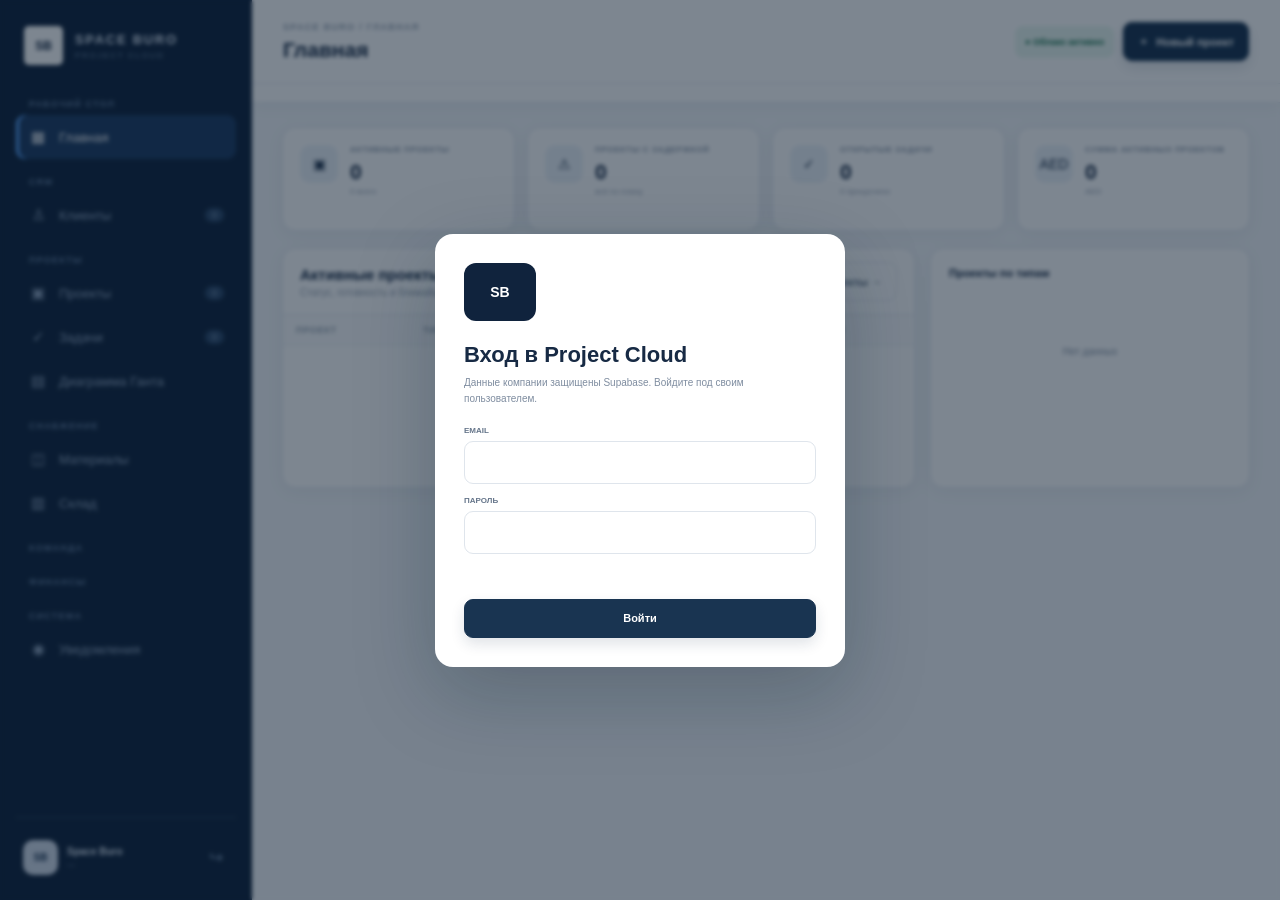
==== index.html @ 1bab14f4 "Publish horizontal company modules" ====
<!doctype html>
<html lang="ru">
<head>
  <meta charset="utf-8">
  <meta name="viewport" content="width=device-width,initial-scale=1">
  <meta name="theme-color" content="#10233d">
  <title>Space Buro — Project Cloud</title>
  <style>
    :root{--navy:#10233d;--navy2:#1d3d65;--ink:#172a44;--muted:#7f8da0;--line:#e4e9f0;--bg:#f4f7fa;--white:#fff;--blue:#2e73d2;--green:#1b9362;--amber:#c78817;--red:#c95750;--violet:#7656c4;--shadow:0 4px 18px rgba(15,35,58,.05)}
    *{box-sizing:border-box}html,body{margin:0;min-height:100%;background:var(--bg);color:var(--ink);font-family:-apple-system,BlinkMacSystemFont,"Segoe UI",Arial,sans-serif}button,input,select,textarea{font:inherit}button{cursor:pointer}.hidden{display:none!important}
    .sidebar{position:fixed;z-index:40;inset:0 auto 0 0;width:252px;background:var(--navy);color:#dce6f2;padding:24px 16px 18px;display:flex;flex-direction:column;overflow:auto}.brand{display:flex;gap:12px;align-items:center;padding:2px 8px 25px}.brand-mark{width:39px;height:39px;background:#fff;color:var(--navy);border-radius:5px;display:grid;place-items:center;font-size:12px;font-weight:900}.brand b{display:block;font-size:13px;letter-spacing:1.7px}.brand small{display:block;font-size:8px;color:#718aa8;letter-spacing:1.7px;margin-top:4px}.nav-group{margin:9px 0}.nav-label{font-size:8px;letter-spacing:1.2px;color:#607a9b;font-weight:800;padding:0 13px 6px}.nav-btn{width:100%;height:41px;border:0;border-radius:9px;background:transparent;color:#91a5bf;padding:0 12px;display:flex;align-items:center;gap:11px;text-align:left;font-size:12px}.nav-btn:hover,.nav-btn.active{color:#fff;background:#1e3c63}.nav-btn.active{box-shadow:inset 3px 0 #5ba6ff}.nav-icon{width:20px;text-align:center;font-size:15px}.nav-count{margin-left:auto;background:#2d496b;border-radius:20px;padding:2px 7px;font-size:9px}.sidebar-foot{margin-top:auto;border-top:1px solid #29405d;padding-top:15px}.user-card{display:flex;gap:9px;align-items:center;padding:7px}.avatar{width:35px;height:35px;border-radius:10px;background:#d1dbea;color:#17304f;display:grid;place-items:center;font-size:10px;font-weight:900}.user-card b,.user-card small{display:block}.user-card b{font-size:10px}.user-card small{font-size:8px;color:#7890ad;margin-top:3px}.user-text{min-width:0;flex:1}.user-text b{white-space:nowrap;overflow:hidden;text-overflow:ellipsis}.logout-mini{border:0;background:transparent;color:#7690af;font-size:17px}
    main{margin-left:252px;min-height:100vh}.topbar{height:84px;background:#fff;border-bottom:1px solid var(--line);display:flex;align-items:center;gap:14px;padding:0 31px;position:sticky;top:0;z-index:25}.mobile-menu{display:none}.top-title{min-width:0}.eyebrow{font-size:8px;letter-spacing:1.3px;color:#9aa6b5;font-weight:800;margin:0 0 6px}.top-title h1{font-size:21px;margin:0;white-space:nowrap;overflow:hidden;text-overflow:ellipsis}.top-actions{margin-left:auto;display:flex;align-items:center;gap:9px}.cloud-pill{height:32px;padding:0 10px;border-radius:8px;background:#e9f7f0;color:#18734e;display:flex;align-items:center;gap:6px;font-size:9px;font-weight:800}.btn{height:39px;border-radius:9px;padding:0 14px;border:1px solid var(--line);background:#fff;color:#5f6f83;font-size:10px;font-weight:800;display:inline-flex;align-items:center;justify-content:center;gap:7px}.btn:hover{background:#f8fafc}.btn.primary{border-color:#193451;background:#193451;color:#fff;box-shadow:0 6px 14px #18304a22}.btn.danger{color:var(--red)}.icon-btn{width:38px;padding:0}.page{padding:24px 30px 45px;max-width:1620px;margin:auto}
    .kpis{display:grid;grid-template-columns:repeat(4,minmax(0,1fr));gap:12px;margin-bottom:17px}.kpi{background:#fff;border:1px solid var(--line);border-radius:13px;padding:17px;min-height:104px;display:flex;gap:12px;box-shadow:var(--shadow)}.kpi-icon{width:38px;height:38px;border-radius:10px;background:#edf3f9;display:grid;place-items:center;flex:none}.kpi-label{font-size:8px;color:#8a97a8;text-transform:uppercase;letter-spacing:.65px;font-weight:800}.kpi-value{font-size:21px;font-weight:800;margin-top:6px}.kpi small{display:block;color:#9aa5b4;font-size:8px;margin-top:3px}.alert-strip{background:#fff;border:1px solid var(--line);border-radius:12px;margin-bottom:16px;padding:12px 15px;display:flex;align-items:center;gap:10px}.alert-icon{width:28px;height:28px;border-radius:8px;background:#fff2dd;color:#b97913;display:grid;place-items:center}.alert-strip b{font-size:10px}.alert-strip p{font-size:9px;color:#788699;margin:3px 0 0}.panel-grid{display:grid;grid-template-columns:minmax(0,1fr) 320px;gap:15px}.panel{background:#fff;border:1px solid var(--line);border-radius:13px;overflow:hidden;box-shadow:var(--shadow)}.panel-head{min-height:65px;border-bottom:1px solid var(--line);padding:13px 17px;display:flex;align-items:center;justify-content:space-between;gap:12px}.panel-head h2{font-size:13px;margin:0}.panel-head p{font-size:8px;color:#96a2b1;margin:4px 0 0}.toolbar{padding:12px 15px;display:flex;gap:8px;flex-wrap:wrap;border-bottom:1px solid var(--line)}.field{height:37px;border:1px solid var(--line);border-radius:8px;background:#fff;padding:0 10px;font-size:10px;color:#536378;outline:none}.field.search{min-width:260px;flex:1}.table-wrap{overflow:auto}.data-table{width:100%;border-collapse:collapse;min-width:760px}.data-table th{background:#fafbfc;color:#96a2b1;text-align:left;font-size:7px;letter-spacing:.7px;padding:10px 13px}.data-table td{border-top:1px solid #edf0f4;padding:13px;font-size:9px;vertical-align:middle}.data-table tbody tr[data-id]{cursor:pointer}.data-table tbody tr[data-id]:hover{background:#f8fbff}.entity{display:flex;gap:9px;align-items:center}.entity-icon{width:34px;height:34px;border-radius:9px;background:#edf2f8;color:#34516f;display:grid;place-items:center;font-weight:800}.entity b,.entity small{display:block}.entity b{font-size:10px}.entity small{font-size:7px;color:#94a0b0;margin-top:4px}.status{display:inline-flex;align-items:center;gap:5px;padding:5px 8px;border-radius:20px;font-size:7px;font-weight:800;white-space:nowrap}.status:before{content:"";width:5px;height:5px;border-radius:50%;background:currentColor}.blue{background:#e7f0ff;color:#2e70cd}.green{background:#e6f7ee;color:#198259}.amber{background:#fff3dc;color:#b97810}.violet{background:#efe9ff;color:#7553bf}.red{background:#feeceb;color:#b84f49}.gray{background:#edf0f4;color:#6f7c8d}.progress{display:flex;align-items:center;gap:7px}.progress-bar{width:68px;height:5px;background:#e8edf3;border-radius:7px;overflow:hidden}.progress-bar i{display:block;height:100%;background:var(--blue)}.empty{padding:52px 20px;text-align:center;color:#8a97a8;font-size:10px}.side-list{padding:7px 16px}.side-item{padding:13px 0;border-bottom:1px solid #edf0f4}.side-item:last-child{border-bottom:0}.side-item b{display:block;font-size:9px}.side-item p{font-size:8px;color:#718095;margin:4px 0}.side-item small{font-size:7px;color:#a0aab7}.chart-card{padding:18px}.chart-card h3{font-size:11px;margin:0 0 15px}.chart-row{display:grid;grid-template-columns:95px 1fr 32px;gap:8px;align-items:center;margin:10px 0}.chart-row span{font-size:8px}.chart-track{height:7px;background:#edf1f5;border-radius:8px;overflow:hidden}.chart-track i{display:block;height:100%;border-radius:8px}.chart-row b{font-size:8px;text-align:right}
    .cards{display:grid;grid-template-columns:repeat(3,minmax(0,1fr));gap:12px}.entity-card{background:#fff;border:1px solid var(--line);border-radius:12px;padding:16px;box-shadow:var(--shadow);cursor:pointer}.entity-card:hover{border-color:#bfd0e4}.entity-card h3{font-size:12px;margin:0}.entity-card p{font-size:9px;color:#758397;line-height:1.5;margin:7px 0}.card-meta{display:flex;gap:7px;flex-wrap:wrap}.tag{background:#f0f3f7;color:#647386;padding:5px 7px;border-radius:6px;font-size:7px}.money{font-weight:800;font-size:10px}.section-title{display:flex;justify-content:space-between;align-items:center;margin-bottom:14px}.section-title h2{font-size:16px;margin:0}.section-title p{font-size:9px;color:#8290a3;margin:4px 0 0}
    .gantt-wrap{overflow:auto;padding:14px}.gantt{min-width:920px}.gantt-head,.gantt-row{display:grid;grid-template-columns:220px 1fr;min-height:40px}.gantt-name{padding:9px;border-right:1px solid var(--line);font-size:9px}.gantt-name b,.gantt-name small{display:block}.gantt-name small{font-size:7px;color:#8c98a7;margin-top:4px}.gantt-days{position:relative;background:repeating-linear-gradient(to right,#fff 0,#fff calc(10% - 1px),#edf0f4 calc(10% - 1px),#edf0f4 10%);border-bottom:1px solid #edf0f4}.gantt-bar{position:absolute;top:10px;height:20px;border-radius:6px;background:var(--blue);color:#fff;font-size:7px;display:flex;align-items:center;padding:0 7px;min-width:24px;overflow:hidden}.gantt-bar.late{background:var(--red)}.gantt-scale{display:flex;height:30px}.gantt-scale span{width:10%;font-size:7px;color:#8794a5;text-align:center;border-right:1px solid #edf0f4;padding-top:7px}.summary-line{display:flex;justify-content:space-between;gap:12px;padding:10px 0;border-bottom:1px solid #edf0f4}.summary-line span{font-size:9px;color:#778699}.summary-line b{font-size:10px}.finance-summary{padding:14px 17px}.stock-low{color:var(--red);font-weight:800}
    .overlay{position:fixed;z-index:100;inset:0;background:rgba(7,24,43,.52);display:none;align-items:center;justify-content:center;padding:15px;backdrop-filter:blur(2px)}.overlay.show{display:flex}#drawerOverlay{z-index:110}#modalOverlay{z-index:180;background:rgba(7,24,43,.68)}#loginOverlay{z-index:220}.modal{width:min(720px,100%);max-height:94vh;background:#fff;border-radius:16px;overflow:auto;display:flex;flex-direction:column}.modal-head{padding:21px 24px;border-bottom:1px solid var(--line);display:flex;align-items:center;justify-content:space-between;position:sticky;top:0;background:#fff;z-index:4}.modal-head h2{font-size:19px;margin:0}.close{width:34px;height:34px;border:1px solid var(--line);background:#fff;border-radius:9px}.form-grid{padding:21px 24px;display:grid;grid-template-columns:1fr 1fr;gap:15px;overflow:auto}.form-grid label{font-size:8px;font-weight:800;color:#66758a;text-transform:uppercase}.form-grid input,.form-grid select,.form-grid textarea{display:block;width:100%;margin-top:6px;border:1px solid #dfe5ec;border-radius:9px;padding:10px;font-size:10px;outline:none;text-transform:none}.form-grid textarea{min-height:76px;resize:vertical}.form-grid .full{grid-column:1/-1}.modal-actions{border-top:1px solid var(--line);padding:16px 24px 21px;display:flex;justify-content:flex-end;gap:8px;position:sticky;bottom:0;background:#fff;z-index:4}.drawer-layer{align-items:stretch;justify-content:flex-end;padding:0}.drawer{height:100%;width:min(520px,100%);background:#fff;overflow:auto}.drawer-head{height:64px;border-bottom:1px solid var(--line);padding:0 20px;display:flex;align-items:center;justify-content:space-between;position:sticky;top:0;background:#fff;z-index:4}.drawer-content{padding:22px}.drawer-title{font-size:21px;margin:0}.drawer-sub{font-size:9px;color:#8190a2;margin:6px 0 17px}.tabs{display:flex;gap:6px;border-bottom:1px solid var(--line);margin-bottom:17px;overflow:auto}.tab{border:0;background:transparent;color:#8090a3;padding:10px 7px;font-size:8px;font-weight:800;white-space:nowrap}.tab.active{color:var(--blue);border-bottom:2px solid var(--blue)}.detail-grid{display:grid;grid-template-columns:1fr 1fr;gap:9px}.detail-box{border:1px solid var(--line);border-radius:10px;padding:12px}.detail-box span{display:block;font-size:7px;color:#919dac}.detail-box b{display:block;font-size:10px;margin-top:5px}.detail-note{background:#f5f7fa;border-radius:10px;padding:12px;font-size:9px;line-height:1.6;color:#647387}.edit-strip{display:grid;grid-template-columns:1fr 1fr auto;gap:8px;margin:14px 0}.edit-strip .field{width:100%}body.overlay-lock{overflow:hidden}
    .login-card{width:min(410px,100%);background:#fff;border-radius:18px;padding:29px;box-shadow:0 25px 80px rgba(7,26,47,.25)}.login-logo{width:72px;height:58px;background:var(--navy);color:#fff;border-radius:12px;display:grid;place-items:center;font-weight:900;margin-bottom:21px;overflow:hidden}.login-logo img{width:100%;height:100%;object-fit:contain;background:#fff}.login-card h2{font-size:22px;margin:0}.login-card>p{font-size:10px;line-height:1.6;color:#7f8da0;margin:7px 0 19px}.login-card label{display:block;font-size:8px;font-weight:800;text-transform:uppercase;color:#65758a;margin-top:12px}.login-card input{display:block;width:100%;height:43px;border:1px solid #dfe5ec;border-radius:9px;margin-top:6px;padding:0 11px}.login-card .btn{width:100%;margin-top:18px}.login-error{min-height:18px;color:var(--red);font-size:9px;margin-top:9px}.toast{position:fixed;z-index:240;right:20px;bottom:20px;background:#17314f;color:#fff;padding:12px 15px;border-radius:10px;font-size:9px;box-shadow:0 12px 30px #081a2f44;transform:translateY(80px);opacity:0;transition:.2s}.toast.show{transform:none;opacity:1}.scrim{display:none}
    @media(max-width:1150px){.kpis{grid-template-columns:1fr 1fr}.panel-grid{grid-template-columns:1fr}.desktop-side{display:none}.cards{grid-template-columns:1fr 1fr}}
    @media(max-width:760px){.sidebar{transform:translateX(-100%);transition:.2s}.sidebar.open{transform:none}.scrim.show{display:block;position:fixed;z-index:35;inset:0;background:#071a2f66}main{margin-left:0}.topbar{height:74px;padding:0 13px}.mobile-menu{display:grid;width:38px;height:38px;border:1px solid var(--line);background:#fff;border-radius:9px;place-items:center}.cloud-pill{display:none}.top-title h1{font-size:18px}.top-actions .btn span{display:none}.top-actions .btn.primary{width:43px;padding:0}.page{padding:16px 12px 35px}.kpis{gap:8px}.kpi{padding:14px;display:block;min-height:104px}.kpi-icon{width:32px;height:32px;margin-bottom:7px}.kpi-label{font-size:9px}.kpi-value{font-size:20px}.cards{grid-template-columns:1fr}.field.search{min-width:100%}.data-table{min-width:680px}.form-grid{grid-template-columns:1fr;padding:18px;overflow:auto}.form-grid .full{grid-column:auto}.modal-head,.modal-actions{padding-left:18px;padding-right:18px}.detail-grid{grid-template-columns:1fr}.edit-strip{grid-template-columns:1fr}.gantt-name{width:180px}.gantt-head,.gantt-row{grid-template-columns:180px 1fr}.drawer-content{padding:18px}.drawer-title{font-size:23px}.entity-card h3{font-size:15px}.entity-card p{font-size:12px}.tag{font-size:10px}.action-row{position:sticky;bottom:0;background:#fff;padding:12px 0;z-index:3}.action-row .btn{flex:1;min-width:44%}#modalOverlay{padding:0}.modal{width:100%;height:100%;max-height:100%;border-radius:0}.modal-head{min-height:64px}.modal-actions{padding-top:12px;padding-bottom:max(14px,env(safe-area-inset-bottom))}.modal-actions .btn{min-height:44px;flex:1}}
    /* Phase 1.1: improved readability and reusable controls */
    body{font-size:14px}.nav-btn{font-size:13px;min-height:44px}.nav-label,.eyebrow{font-size:9px}.panel-head h2{font-size:15px}.panel-head p,.section-title p{font-size:10px}.data-table th{font-size:9px}.data-table td{font-size:11px}.entity b{font-size:12px}.entity small{font-size:9px}.status,.tag{font-size:9px}.field,.btn{font-size:11px}.entity-card h3{font-size:14px}.entity-card p{font-size:11px}.drawer{width:min(720px,100%)}.drawer-number{font-size:16px;font-weight:900;letter-spacing:.5px}.action-row{display:flex;gap:8px;flex-wrap:wrap;margin:16px 0}.action-row .btn{min-width:110px}.danger-zone{border-top:1px solid var(--line);margin-top:18px;padding-top:14px}.mini-list{display:grid;gap:8px}.mini-item{border:1px solid var(--line);border-radius:10px;padding:11px;display:flex;align-items:center;justify-content:space-between;gap:10px}.mini-item b{font-size:11px}.mini-item small{display:block;color:var(--muted);font-size:9px;margin-top:3px}.notification-dot{width:8px;height:8px;border-radius:50%;background:var(--red);display:inline-block}.notification-card{border-left:4px solid var(--blue)}.notification-card.unread{background:#f6faff}.split-grid{display:grid;grid-template-columns:1.1fr .9fr;gap:15px}.dictionary-grid{display:grid;grid-template-columns:repeat(2,minmax(0,1fr));gap:12px}.brand-mark img{width:100%;height:100%;object-fit:contain;border-radius:5px}.brand-upload{display:flex;align-items:center;gap:16px;padding:16px;border:1px dashed #c7d2df;border-radius:12px}.brand-preview{width:72px;height:72px;background:var(--navy);color:#fff;border-radius:12px;display:grid;place-items:center;overflow:hidden;font-weight:900}.brand-preview img{width:100%;height:100%;object-fit:contain;background:#fff}.metric-inline{display:flex;gap:16px;flex-wrap:wrap}.metric-inline div{min-width:130px}.metric-inline span{display:block;font-size:9px;color:var(--muted)}.metric-inline b{display:block;font-size:16px;margin-top:4px}.section-gap{margin-top:15px}.muted{color:var(--muted)}.clickable{cursor:pointer}.clickable:hover{background:#f8fbff}.pill-tabs{display:flex;gap:7px;overflow:auto;margin-bottom:14px}.pill-tabs button{white-space:nowrap}.warning-box{padding:12px;border-radius:10px;background:#fff4df;color:#8a5b10;font-size:11px}.success-box{padding:12px;border-radius:10px;background:#e9f8f1;color:#176c4c;font-size:11px}.module-ribbon{position:sticky;top:84px;z-index:24;background:#fff;border-bottom:1px solid var(--line);box-shadow:0 5px 16px rgba(15,35,58,.04)}.module-ribbon-track{display:flex;gap:7px;overflow-x:auto;overscroll-behavior-inline:contain;scrollbar-width:thin;padding:9px 30px}.module-link{height:49px;flex:0 0 auto;border:1px solid var(--line);border-radius:11px;background:#fff;color:#5e6e82;padding:0 13px;display:flex;align-items:center;gap:8px;font-size:11px;font-weight:800;white-space:nowrap}.module-link:hover{border-color:#b8c8da;background:#f8fbff}.module-link.active{background:#173451;border-color:#173451;color:#fff;box-shadow:0 6px 14px rgba(23,52,81,.18)}.module-link .module-symbol{font-size:16px}.module-count{min-width:20px;height:20px;border-radius:20px;background:#edf2f7;color:#617185;display:grid;place-items:center;font-size:9px}.module-link.active .module-count{background:#ffffff24;color:#fff}.module-tabs{display:flex;gap:7px;overflow:auto;margin-bottom:15px}.module-tabs .btn{white-space:nowrap}.module-summary{display:grid;grid-template-columns:repeat(4,minmax(0,1fr));gap:12px}.module-feature-grid{display:grid;grid-template-columns:repeat(3,minmax(0,1fr));gap:10px;padding:15px}.module-feature{border:1px solid var(--line);border-radius:11px;padding:13px;background:#fbfcfe}.module-feature b{font-size:11px}.module-feature p{font-size:9px;line-height:1.5;color:var(--muted);margin:5px 0 0}.budget-track{height:8px;background:#e9edf2;border-radius:9px;overflow:hidden}.budget-track i{display:block;height:100%;border-radius:9px}.module-hero{padding:17px;background:linear-gradient(135deg,#10233d,#24527f);color:#fff;border-radius:14px;margin-bottom:15px;display:flex;align-items:center;justify-content:space-between;gap:18px}.module-hero h2{font-size:18px;margin:0}.module-hero p{font-size:10px;line-height:1.6;color:#c9d8e8;margin:6px 0 0}.module-hero .tag{background:#ffffff1c;color:#fff}.module-empty{padding:32px 18px;text-align:center}.module-empty b{display:block;font-size:14px}.module-empty p{max-width:620px;margin:8px auto 16px;color:var(--muted);font-size:10px;line-height:1.6}@media(max-width:900px){.split-grid,.dictionary-grid{grid-template-columns:1fr}.module-summary{grid-template-columns:1fr 1fr}.module-feature-grid{grid-template-columns:1fr 1fr}}@media(max-width:760px){.module-ribbon{top:74px}.module-ribbon-track{padding:8px 12px}.module-link{height:46px;padding:0 12px;font-size:10px}.module-summary,.module-feature-grid{grid-template-columns:1fr}.module-hero{align-items:flex-start;flex-direction:column}.module-hero .btn{width:100%}}
  </style>
</head>
<body>
  <div class="scrim" id="scrim"></div>
  <aside class="sidebar" id="sidebar">
    <div class="brand"><div class="brand-mark"><img id="brandLogo" class="hidden" alt="Логотип"><span id="brandFallback">SB</span></div><div><b id="brandName">SPACE BURO</b><small>PROJECT CLOUD</small></div></div>
    <div class="nav-group"><div class="nav-label">РАБОЧИЙ СТОЛ</div><button class="nav-btn active" data-page="dashboard"><span class="nav-icon">▦</span>Главная</button></div>
    <div class="nav-group"><div class="nav-label">CRM</div><button class="nav-btn" data-page="clients"><span class="nav-icon">♙</span>Клиенты<span class="nav-count" id="clientsCount">0</span></button></div>
    <div class="nav-group"><div class="nav-label">ПРОЕКТЫ</div><button class="nav-btn" data-page="projects"><span class="nav-icon">▣</span>Проекты<span class="nav-count" id="projectsCount">0</span></button><button class="nav-btn" data-page="tasks"><span class="nav-icon">✓</span>Задачи<span class="nav-count" id="tasksCount">0</span></button><button class="nav-btn" data-page="gantt"><span class="nav-icon">▤</span>Диаграмма Ганта</button></div>
    <div class="nav-group"><div class="nav-label">СНАБЖЕНИЕ</div><button class="nav-btn" data-page="materials"><span class="nav-icon">◫</span>Материалы</button><button class="nav-btn" data-page="warehouse"><span class="nav-icon">▥</span>Склад</button></div>
    <div class="nav-group"><div class="nav-label">КОМАНДА</div><button class="nav-btn employee-nav" data-page="employees"><span class="nav-icon">♟</span>Сотрудники</button></div>
    <div class="nav-group"><div class="nav-label">ФИНАНСЫ</div><button class="nav-btn finance-nav" data-page="expenses"><span class="nav-icon">◒</span>Расходы</button><button class="nav-btn finance-nav" data-page="payments"><span class="nav-icon">◎</span>Платежи</button><button class="nav-btn payroll-nav" data-page="payroll"><span class="nav-icon">₳</span>Зарплаты</button></div>
    <div class="nav-group"><div class="nav-label">СИСТЕМА</div><button class="nav-btn" data-page="notifications"><span class="nav-icon">◉</span>Уведомления<span class="nav-count hidden" id="notificationsCount">0</span></button><button class="nav-btn settings-nav" data-page="settings"><span class="nav-icon">⚙</span>Настройки</button></div>
    <div class="sidebar-foot"><div class="user-card"><div class="avatar" id="avatar">SB</div><div class="user-text"><b id="userName">Space Buro</b><small id="userRole">—</small></div><button class="logout-mini" id="logoutBtn" title="Выйти">↪</button></div></div>
  </aside>
  <main>
    <header class="topbar"><button class="mobile-menu" id="mobileMenu">☰</button><div class="top-title"><p class="eyebrow" id="breadcrumb">SPACE BURO / ГЛАВНАЯ</p><h1 id="pageTitle">Главная</h1></div><div class="top-actions"><div class="cloud-pill">● Облако активно</div><button class="btn primary" id="pageAction">＋ <span>Новый проект</span></button></div></header>
    <nav class="module-ribbon" aria-label="Модули компании"><div class="module-ribbon-track" id="moduleRibbon">
      <button class="module-link" data-module-page="estimates"><span class="module-symbol">▤</span>Сметы<span class="module-count" data-module-count="estimates">0</span></button>
      <button class="module-link" data-module-page="work_schedule"><span class="module-symbol">▥</span>График работ<span class="module-count" data-module-count="work_schedule">0</span></button>
      <button class="module-link" data-module-page="financial_accounting"><span class="module-symbol">◉</span>Финансовый учёт<span class="module-count" data-module-count="financial_accounting">0</span></button>
      <button class="module-link" data-module-page="procurement"><span class="module-symbol">⇄</span>Управление снабжением<span class="module-count" data-module-count="procurement">0</span></button>
      <button class="module-link" data-module-page="site_control"><span class="module-symbol">⌂</span>Контроль стройки<span class="module-count" data-module-count="site_control">0</span></button>
      <button class="module-link" data-module-page="rate_catalog"><span class="module-symbol">≋</span>Справочник расценок<span class="module-count" data-module-count="rate_catalog">0</span></button>
      <button class="module-link" data-module-page="management_reports"><span class="module-symbol">◫</span>Управленческие отчёты<span class="module-count" data-module-count="management_reports">0</span></button>
      <button class="module-link" data-module-page="tasks"><span class="module-symbol">✓</span>Задачи<span class="module-count" id="ribbonTasksCount">0</span></button>
      <button class="module-link" data-module-page="warehouse_accounting"><span class="module-symbol">▦</span>Складской учёт<span class="module-count" data-module-count="warehouse_accounting">0</span></button>
    </div></nav>
    <div class="page" id="content"><div class="empty">Загрузка системы…</div></div>
  </main>

  <div class="overlay show" id="loginOverlay"><form class="login-card" id="loginForm"><div class="login-logo"><img id="loginBrandLogo" class="hidden" alt="Логотип"><span id="loginBrandFallback">SB</span></div><h2>Вход в Project Cloud</h2><p>Данные компании защищены Supabase. Войдите под своим пользователем.</p><label>Email<input name="email" type="email" autocomplete="email" required></label><label>Пароль<input name="password" type="password" autocomplete="current-password" required></label><div class="login-error" id="loginError"></div><button class="btn primary" id="loginBtn">Войти</button></form></div>
  <div class="overlay" id="modalOverlay"><form class="modal" id="modalForm"><div class="modal-head"><h2 id="modalTitle">Новая запись</h2><button type="button" class="close" data-close>×</button></div><div class="form-grid" id="modalFields"></div><div class="modal-actions"><button type="button" class="btn" data-close>Отмена</button><button class="btn primary" id="modalSubmit">Сохранить</button></div></form></div>
    <div class="overlay drawer-layer" id="drawerOverlay"><aside class="drawer"><div class="drawer-head"><button class="close" data-close>←</button><b class="drawer-number" id="drawerNumber"></b><button class="close" data-close>×</button></div><div class="drawer-content" id="drawerContent"></div></aside></div>
  <div class="toast" id="toast"></div>

  <script>
  const SUPABASE_URL='https://sulwxicoqpvvxvowqfhz.supabase.co';
  const SUPABASE_KEY='sb_publishable_gFAifztfSvSVaa5et_1GBw_eNJspg7U';
  const $=s=>document.querySelector(s), $$=s=>[...document.querySelectorAll(s)];
  const state={page:'dashboard',session:null,profile:null,profiles:[],projects:[],clients:[],tasks:[],stages:[],expenses:[],payments:[],materials:[],stock:[],employees:[]};
  const pageMeta={dashboard:['Главная','Новый проект'],clients:['Клиенты','Новый клиент'],projects:['Проекты','Новый проект'],tasks:['Задачи','Новая задача'],gantt:['Диаграмма Ганта','Новая задача'],materials:['Материалы','Новый материал'],warehouse:['Склад','Новое движение'],employees:['Сотрудники','Новый сотрудник'],expenses:['Расходы','Новый расход'],payments:['Платежи','Новый платёж'],settings:['Справочники','Добавить значение']};
  const esc=v=>String(v??'').replace(/[&<>'"]/g,c=>({'&':'&amp;','<':'&lt;','>':'&gt;',"'":'&#39;','"':'&quot;'}[c]));
  const money=n=>new Intl.NumberFormat('en-AE',{maximumFractionDigits:0}).format(Number(n)||0);
  const date=v=>v?new Intl.DateTimeFormat('ru',{day:'2-digit',month:'short',year:'numeric'}).format(new Date(v)):'—';
  const statusTone=s=>({'Новый':'gray','Согласование':'amber','В работе':'blue','Монтаж':'violet','Завершён':'green',new:'gray',assigned:'blue',in_progress:'violet',waiting_materials:'amber',completed:'green',expected:'amber',paid:'green',overdue:'red'}[s]||'gray');
  const taskStatus=s=>({new:'Новая',assigned:'Назначена',in_progress:'В работе',waiting_materials:'Ожидает материалы',completed:'Выполнена'}[s]||s||'—');
  const roleName=r=>({owner:'Руководитель',admin:'Администратор',project_manager:'Менеджер проекта',foreman:'Прораб',designer:'Дизайнер',procurement:'Закупщик',storekeeper:'Кладовщик',accountant:'Бухгалтер',marketing:'Маркетолог',employee:'Сотрудник'}[r]||r||'—');
  function toast(message){const t=$('#toast');t.textContent=message;t.classList.add('show');setTimeout(()=>t.classList.remove('show'),2600)}
  function canFinance(){return ['owner','admin','accountant','project_manager'].includes(state.profile?.role)}
  async function rawApi(path,options={}){const headers={'apikey':SUPABASE_KEY,'Content-Type':'application/json',...(options.headers||{})};if(options.auth!==false&&state.session?.access_token)headers.Authorization='Bearer '+state.session.access_token;const res=await fetch(SUPABASE_URL+path,{...options,headers});if(res.status===401&&options.retry!==false&&state.session?.refresh_token){await refreshSession();return rawApi(path,{...options,retry:false})}if(!res.ok){let msg='Ошибка соединения';try{const e=await res.json();msg=e.message||e.msg||e.error_description||e.hint||e.details||msg}catch{}throw new Error(msg)}const body=await res.text();return body?JSON.parse(body):null}
  async function refreshSession(){const next=await rawApi('/auth/v1/token?grant_type=refresh_token',{method:'POST',body:JSON.stringify({refresh_token:state.session.refresh_token}),auth:false,retry:false});saveSession(next)}
  function saveSession(value){state.session=value;if(value)localStorage.setItem('sb-session',JSON.stringify(value));else localStorage.removeItem('sb-session')}
  async function login(email,password){return rawApi('/auth/v1/token?grant_type=password',{method:'POST',body:JSON.stringify({email,password}),auth:false,retry:false})}
  async function safeLoad(path){try{return await rawApi(path)}catch(e){console.warn(path,e.message);return []}}
  async function loadAll(){const uid=state.session?.user?.id;const [profiles,projects,clients,tasks,stages,materials,stock,employees]=await Promise.all([safeLoad('/rest/v1/profiles?select=*&order=full_name.asc'),safeLoad('/rest/v1/projects?select=*&archived_at=is.null&order=updated_at.desc'),safeLoad('/rest/v1/clients?select=*&is_active=eq.true&order=created_at.desc'),safeLoad('/rest/v1/tasks?select=*&order=due_date.asc.nullslast'),safeLoad('/rest/v1/project_stages?select=*&order=sort_order.asc'),safeLoad('/rest/v1/materials?select=*&is_active=eq.true&order=name.asc'),safeLoad('/rest/v1/warehouse_stock?select=*'),safeLoad('/rest/v1/employees?select=*&is_active=eq.true&order=full_name.asc')]);state.profiles=profiles;state.profile=profiles.find(x=>x.id===uid)||{full_name:state.session?.user?.email,role:'employee'};state.projects=projects;state.clients=clients;state.tasks=tasks;state.stages=stages;state.materials=materials;state.stock=stock;state.employees=employees;if(canFinance()){[state.expenses,state.payments]=await Promise.all([safeLoad('/rest/v1/expenses?select=*&order=expense_date.desc'),safeLoad('/rest/v1/payments?select=*&order=due_date.desc.nullslast')])}updateShell();renderPage()}
  function updateShell(){const name=state.profile?.full_name||state.session?.user?.email||'Space Buro';$('#userName').textContent=name;$('#userRole').textContent=roleName(state.profile?.role);$('#avatar').textContent=name.split(/\s+/).map(x=>x[0]).join('').slice(0,2).toUpperCase();$('#projectsCount').textContent=state.projects.length;$('#clientsCount').textContent=state.clients.length;$('#tasksCount').textContent=state.tasks.filter(t=>t.status!=='completed').length;$$('.finance-nav').forEach(x=>x.classList.toggle('hidden',!canFinance()))}
  function projectName(id){return state.projects.find(x=>x.id===id)?.name||'Без проекта'}
  function clientName(id,fallback=''){return state.clients.find(x=>x.id===id)?.name||fallback||'—'}
  function employeeName(id){return state.profiles.find(x=>x.id===id)?.full_name||state.employees.find(x=>x.profile_id===id)?.full_name||'—'}
  function setPage(page){if((page==='expenses'||page==='payments')&&!canFinance())page='dashboard';state.page=page;$$('.nav-btn').forEach(b=>b.classList.toggle('active',b.dataset.page===page));const meta=pageMeta[page];$('#pageTitle').textContent=meta[0];$('#breadcrumb').textContent='SPACE BURO / '+meta[0].toUpperCase();$('#pageAction').innerHTML='＋ <span>'+meta[1]+'</span>';$('#sidebar').classList.remove('open');$('#scrim').classList.remove('show');renderPage()}
  function kpi(icon,label,value,detail){return `<div class="kpi"><div class="kpi-icon">${icon}</div><div><div class="kpi-label">${esc(label)}</div><div class="kpi-value">${esc(value)}</div><small>${esc(detail||'')}</small></div></div>`}
  function projectStatus(s){return `<span class="status ${statusTone(s)}">${esc(s||'Новый')}</span>`}
  function dashboard(){const active=state.projects.filter(p=>p.status!=='Завершён');const late=active.filter(p=>p.due_date&&new Date(p.due_date)<new Date());const openTasks=state.tasks.filter(t=>t.status!=='completed');const overdueTasks=openTasks.filter(t=>t.due_date&&new Date(t.due_date)<new Date());const received=state.payments.filter(p=>p.direction==='income'&&p.status==='paid').reduce((a,p)=>a+Number(p.amount||0),0);const expenses=state.expenses.reduce((a,p)=>a+Number(p.actual_amount||0),0);const budget=active.reduce((a,p)=>a+Number(p.contract_amount||p.budget||0),0);const types={};state.projects.forEach(p=>types[p.category||'Без категории']=(types[p.category||'Без категории']||0)+1);const max=Math.max(1,...Object.values(types));return `<div class="kpis">${kpi('▣','Активные проекты',active.length,state.projects.length+' всего')}${kpi('⚠','Проекты с задержкой',late.length,late.length?'требуют внимания':'всё по плану')}${kpi('✓','Открытые задачи',openTasks.length,overdueTasks.length+' просрочено')}${kpi('AED','Сумма активных проектов',money(budget),'AED')}</div>${(late.length||overdueTasks.length)?`<div class="alert-strip"><div class="alert-icon">!</div><div><b>Требуется внимание</b><p>${late.length} проектов и ${overdueTasks.length} задач вышли за плановый срок.</p></div></div>`:''}<div class="panel-grid"><section class="panel"><div class="panel-head"><div><h2>Активные проекты</h2><p>Статус, готовность и ближайшие сроки</p></div><button class="btn" onclick="setPage('projects')">Все проекты →</button></div>${projectTable(active.slice(0,8))}</section><aside class="panel desktop-side"><div class="chart-card"><h3>Проекты по типам</h3>${Object.entries(types).map(([n,v])=>`<div class="chart-row"><span>${esc(n)}</span><div class="chart-track"><i style="width:${v/max*100}%;background:var(--blue)"></i></div><b>${v}</b></div>`).join('')||'<div class="empty">Нет данных</div>'}</div>${canFinance()?`<div class="finance-summary"><div class="summary-line"><span>Полученные платежи</span><b>${money(received)} AED</b></div><div class="summary-line"><span>Фактические расходы</span><b>${money(expenses)} AED</b></div><div class="summary-line"><span>Операционная разница</span><b>${money(received-expenses)} AED</b></div></div>`:''}</aside></div>`}
  function projectTable(list=state.projects){return `<div class="table-wrap"><table class="data-table"><thead><tr><th>ПРОЕКТ</th><th>ТИП</th><th>СТАТУС</th><th>ГОТОВНОСТЬ</th><th>СРОК</th><th>БЮДЖЕТ</th></tr></thead><tbody>${list.map(p=>`<tr data-id="${p.id}" onclick="openProject('${p.id}')"><td><div class="entity"><div class="entity-icon">${esc((p.category||'P')[0])}</div><div><b>${esc(p.name)}</b><small>${esc(p.number)} · ${esc(p.location||'—')}</small></div></div></td><td>${esc(p.category||'—')}</td><td>${projectStatus(p.status)}</td><td><div class="progress"><div class="progress-bar"><i style="width:${Number(p.progress)||0}%"></i></div><b>${Number(p.progress)||0}%</b></div></td><td>${date(p.due_date)}</td><td class="money">${money(p.contract_amount||p.budget)} AED</td></tr>`).join('')||`<tr><td colspan="6"><div class="empty">Проектов пока нет</div></td></tr>`}</tbody></table></div>`}
  function projectsPage(){return `<div class="panel"><div class="toolbar"><input class="field search" id="projectSearch" placeholder="Поиск по проекту, номеру или локации"><select class="field" id="projectStatusFilter"><option value="">Все статусы</option><option>Новый</option><option>Согласование</option><option>В работе</option><option>Монтаж</option><option>Завершён</option></select><select class="field" id="projectTypeFilter"><option value="">Все типы</option><option>Мебельные проекты</option><option>Ремонт и fit-out</option><option>Строительные проекты</option><option>Сервисные и технические работы</option></select></div><div id="projectResults">${projectTable()}</div></div>`}
  function clientsPage(){return `<div class="section-title"><div><h2>База клиентов</h2><p>Один клиент может иметь несколько объектов и проектов.</p></div></div><div class="cards">${state.clients.map(c=>`<article class="entity-card"><h3>${esc(c.name)}</h3><p>${esc(c.company||c.client_type||'Частный клиент')}</p><div class="card-meta"><span class="tag">${esc(c.phone||'Нет телефона')}</span><span class="tag">${esc(c.area||'Dubai')}</span><span class="tag">${state.projects.filter(p=>p.client_id===c.id).length} проектов</span></div></article>`).join('')||'<div class="panel empty">Клиентов пока нет. Создайте первого клиента.</div>'}</div>`}
  function tasksPage(){return `<div class="panel"><div class="toolbar"><select class="field" id="taskStatusFilter"><option value="">Все статусы</option><option value="new">Новая</option><option value="assigned">Назначена</option><option value="in_progress">В работе</option><option value="waiting_materials">Ожидает материалы</option><option value="completed">Выполнена</option></select><select class="field" id="taskProjectFilter"><option value="">Все проекты</option>${state.projects.map(p=>`<option value="${p.id}">${esc(p.name)}</option>`).join('')}</select></div><div id="taskResults">${taskTable(state.tasks)}</div></div>`}
  function taskTable(list){return `<div class="table-wrap"><table class="data-table"><thead><tr><th>ЗАДАЧА</th><th>ПРОЕКТ</th><th>ОТВЕТСТВЕННЫЙ</th><th>СТАТУС</th><th>ПРИОРИТЕТ</th><th>СРОК</th></tr></thead><tbody>${list.map(t=>`<tr><td><b>${esc(t.title)}</b><br><small>${esc(t.description||'')}</small></td><td>${esc(projectName(t.project_id))}</td><td>${esc(employeeName(t.assignee_id))}</td><td><span class="status ${statusTone(t.status)}">${esc(taskStatus(t.status))}</span></td><td>${esc(t.priority)}</td><td>${date(t.due_date)}</td></tr>`).join('')||`<tr><td colspan="6"><div class="empty">Задач пока нет</div></td></tr>`}</tbody></table></div>`}
  function ganttPage(){const items=state.tasks.filter(t=>t.start_date&&t.due_date);if(!items.length)return '<div class="panel empty">Добавьте задачам даты начала и завершения — здесь появится диаграмма Ганта.</div>';const starts=items.map(x=>new Date(x.start_date).getTime()),ends=items.map(x=>new Date(x.due_date).getTime());const min=Math.min(...starts),max=Math.max(...ends),range=Math.max(86400000,max-min+86400000);const labels=Array.from({length:10},(_,i)=>date(new Date(min+range*i/10)));return `<div class="panel"><div class="panel-head"><div><h2>Общий Гант</h2><p>Задачи всех активных проектов</p></div></div><div class="gantt-wrap"><div class="gantt"><div class="gantt-head"><div class="gantt-name"><b>Задача / проект</b></div><div class="gantt-scale">${labels.map(x=>`<span>${x.split(' ')[0]}</span>`).join('')}</div></div>${items.map(t=>{const left=(new Date(t.start_date).getTime()-min)/range*100,width=Math.max(2,(new Date(t.due_date).getTime()-new Date(t.start_date).getTime()+86400000)/range*100),late=t.status!=='completed'&&new Date(t.due_date)<new Date();return `<div class="gantt-row"><div class="gantt-name"><b>${esc(t.title)}</b><small>${esc(projectName(t.project_id))}</small></div><div class="gantt-days"><div class="gantt-bar ${late?'late':''}" style="left:${left}%;width:${width}%">${Number(t.progress)||0}%</div></div></div>`}).join('')}</div></div></div>`}
  function expensesPage(){const total=state.expenses.reduce((a,x)=>a+Number(x.actual_amount||0),0);return `<div class="kpis">${kpi('AED','Фактические расходы',money(total),'AED')}${kpi('▣','Записей',state.expenses.length,'по всем проектам')}${kpi('◷','Не оплачено',state.expenses.filter(x=>x.payment_status!=='paid').length,'расходов')}${kpi('%','Средний расход',money(state.expenses.length?total/state.expenses.length:0),'AED')}</div><div class="panel">${simpleTable(['ОПИСАНИЕ','ПРОЕКТ','КАТЕГОРИЯ','ДАТА','СТАТУС','СУММА'],state.expenses.map(x=>[esc(x.description),esc(projectName(x.project_id)),esc(x.category),date(x.expense_date),`<span class="status ${statusTone(x.payment_status)}">${esc(x.payment_status)}</span>`,money(x.actual_amount)+' AED']))}</div>`}
  function paymentsPage(){const received=state.payments.filter(x=>x.status==='paid'&&x.direction==='income').reduce((a,x)=>a+Number(x.amount||0),0),expected=state.payments.filter(x=>x.status!=='paid'&&x.direction==='income').reduce((a,x)=>a+Number(x.amount||0),0);return `<div class="kpis">${kpi('AED','Получено',money(received),'AED')}${kpi('◷','Ожидается',money(expected),'AED')}${kpi('▣','Платежей',state.payments.length,'в журнале')}${kpi('!','Просрочено',state.payments.filter(x=>x.status==='overdue').length,'платежей')}</div><div class="panel">${simpleTable(['ПРОЕКТ','НАПРАВЛЕНИЕ','СРОК','ДАТА ОПЛАТЫ','СТАТУС','СУММА'],state.payments.map(x=>[esc(projectName(x.project_id)),esc(x.direction),date(x.due_date),date(x.paid_date),`<span class="status ${statusTone(x.status)}">${esc(x.status)}</span>`,money(x.amount)+' '+esc(x.currency)]))}</div>`}
  function materialsPage(){return `<div class="cards">${state.materials.map(m=>`<article class="entity-card"><h3>${esc(m.name)}</h3><p>${esc([m.brand,m.color,m.dimensions].filter(Boolean).join(' · ')||'Материал')}</p><div class="card-meta"><span class="tag">${esc(m.unit)}</span><span class="tag">${money(m.purchase_price)} AED</span><span class="tag">Min: ${Number(m.minimum_stock)||0}</span></div></article>`).join('')||'<div class="panel empty">Материалов пока нет</div>'}</div>`}
  function warehousePage(){const stockMap=new Map(state.stock.map(x=>[x.material_id,x]));return `<div class="panel">${simpleTable(['МАТЕРИАЛ','ЕДИНИЦА','НА СКЛАДЕ','ЗАРЕЗЕРВИРОВАНО','ДОСТУПНО','МИНИМУМ'],state.materials.map(m=>{const s=stockMap.get(m.id)||{},on=Number(s.quantity_on_hand||0),reserved=Number(s.reserved||0),available=on-reserved,low=available<=Number(m.minimum_stock||0);return [esc(m.name),esc(m.unit),on,reserved,`<span class="${low?'stock-low':''}">${available}</span>`,Number(m.minimum_stock)||0]}))}</div>`}
  function employeesPage(){return `<div class="cards">${state.employees.map(e=>`<article class="entity-card"><h3>${esc(e.full_name)}</h3><p>${esc(e.job_title||'Сотрудник')} · ${esc(e.department||'Без отдела')}</p><div class="card-meta"><span class="tag">${esc(e.payment_type)}</span><span class="tag">${esc(e.phone||'Нет телефона')}</span></div></article>`).join('')||'<div class="panel empty">Сотрудников пока нет</div>'}</div>`}
  function settingsPage(){return `<div class="cards"><article class="entity-card"><h3>Типы проектов</h3><p>Мебель, fit-out, строительство и сервисные работы.</p><div class="card-meta"><span class="tag">4 значения</span></div></article><article class="entity-card"><h3>Статусы проектов</h3><p>Редактируемые названия, цвета и порядок.</p><div class="card-meta"><span class="tag">RU / EN</span></div></article><article class="entity-card"><h3>Категории расходов</h3><p>Материалы, зарплаты, подрядчики, доставка и другие расходы.</p><div class="card-meta"><span class="tag">Справочник</span></div></article></div>`}
  function simpleTable(headers,rows){return `<div class="table-wrap"><table class="data-table"><thead><tr>${headers.map(x=>`<th>${x}</th>`).join('')}</tr></thead><tbody>${rows.map(r=>`<tr>${r.map(c=>`<td>${c}</td>`).join('')}</tr>`).join('')||`<tr><td colspan="${headers.length}"><div class="empty">Данных пока нет</div></td></tr>`}</tbody></table></div>`}
  function renderPage(){const map={dashboard,projects:projectsPage,clients:clientsPage,tasks:tasksPage,gantt:ganttPage,expenses:expensesPage,payments:paymentsPage,materials:materialsPage,warehouse:warehousePage,employees:employeesPage,settings:settingsPage};$('#content').innerHTML=(map[state.page]||dashboard)();bindPageFilters()}
  function bindPageFilters(){if(state.page==='projects'){$('#projectSearch').oninput=filterProjects;$('#projectStatusFilter').onchange=filterProjects;$('#projectTypeFilter').onchange=filterProjects}if(state.page==='tasks'){$('#taskStatusFilter').onchange=filterTasks;$('#taskProjectFilter').onchange=filterTasks}}
  function filterProjects(){const q=$('#projectSearch').value.toLowerCase(),s=$('#projectStatusFilter').value,t=$('#projectTypeFilter').value;const list=state.projects.filter(p=>(p.name+' '+p.number+' '+(p.location||'')).toLowerCase().includes(q)&&(!s||p.status===s)&&(!t||p.category===t));$('#projectResults').innerHTML=projectTable(list)}
  function filterTasks(){const s=$('#taskStatusFilter').value,p=$('#taskProjectFilter').value;$('#taskResults').innerHTML=taskTable(state.tasks.filter(x=>(!s||x.status===s)&&(!p||x.project_id===p)))}
  function optionList(list,value,label,selected=''){return list.map(x=>`<option value="${esc(x[value])}" ${x[value]===selected?'selected':''}>${esc(x[label])}</option>`).join('')}
  function input(name,label,type='text',value='',extra=''){return `<label>${label}<input name="${name}" type="${type}" value="${esc(value)}" ${extra}></label>`}
  function select(name,label,options){return `<label>${label}<select name="${name}">${options}</select></label>`}
  let modalHandler=null;
  function openModal(title,fields,handler){$('#modalTitle').textContent=title;$('#modalFields').innerHTML=fields;modalHandler=handler;$('#modalOverlay').classList.add('show')}
  async function insert(table,record){const data=await rawApi('/rest/v1/'+table,{method:'POST',headers:{Prefer:'return=representation'},body:JSON.stringify(record)});return data[0]}
  async function update(table,id,record){const data=await rawApi(`/rest/v1/${table}?id=eq.${id}`,{method:'PATCH',headers:{Prefer:'return=representation'},body:JSON.stringify(record)});return data[0]}
  function actionForPage(){if(state.page==='clients')return openClientModal();if(state.page==='tasks'||state.page==='gantt')return openTaskModal();if(state.page==='expenses')return openExpenseModal();if(state.page==='payments')return openPaymentModal();if(state.page==='materials')return openMaterialModal();if(state.page==='employees')return openEmployeeModal();if(state.page==='warehouse')return toast('Складские движения будут добавлены следующим обновлением');if(state.page==='settings')return toast('Редактор справочников будет добавлен следующим обновлением');openProjectModal()}
  function openProjectModal(){openModal('Новый проект',input('name','Название проекта','text','','required')+input('number','Номер проекта','text','SB-'+new Date().getFullYear().toString().slice(-2)+String(new Date().getMonth()+1).padStart(2,'0')+'-'+String(Date.now()).slice(-4),'required')+select('client_id','Клиент','<option value="">Без клиента</option>'+optionList(state.clients,'id','name'))+select('category','Тип проекта','<option>Мебельные проекты</option><option>Ремонт и fit-out</option><option>Строительные проекты</option><option>Сервисные и технические работы</option>')+input('location','Локация','text','Dubai')+input('due_date','Плановый срок','date')+input('contract_amount','Договорная сумма, AED','number','0')+'<label class="full">Комментарий<textarea name="note"></textarea></label>',async d=>{const c=state.clients.find(x=>x.id===d.client_id);const p=await insert('projects',{name:d.name,number:d.number,client_id:d.client_id||null,client:c?.name||null,category:d.category,location:d.location,status:'Новый',progress:0,budget:Number(d.contract_amount||0),contract_amount:Number(d.contract_amount||0),due_date:d.due_date||null,note:d.note});state.projects.unshift(p)})}
  function openClientModal(){openModal('Новый клиент',input('name','Имя клиента','text','','required')+input('company','Компания')+input('phone','Телефон')+input('whatsapp','WhatsApp')+input('email','Email','email')+input('area','Район')+select('client_type','Тип клиента','<option>Частный</option><option>Компания</option><option>Партнёр</option>')+'<label class="full">Комментарий<textarea name="notes"></textarea></label>',async d=>state.clients.unshift(await insert('clients',d)))}
  function openTaskModal(){openModal('Новая задача',input('title','Название задачи','text','','required')+select('project_id','Проект','<option value="">Без проекта</option>'+optionList(state.projects,'id','name'))+select('assignee_id','Ответственный','<option value="">Не назначен</option>'+optionList(state.profiles,'id','full_name'))+input('start_date','Дата начала','date')+input('due_date','Срок','date')+select('status','Статус','<option value="new">Новая</option><option value="assigned">Назначена</option><option value="in_progress">В работе</option><option value="waiting_materials">Ожидает материалы</option>')+select('priority','Приоритет','<option value="low">Низкий</option><option value="normal">Обычный</option><option value="high">Высокий</option><option value="critical">Критический</option>')+'<label class="full">Описание<textarea name="description"></textarea></label>',async d=>state.tasks.unshift(await insert('tasks',{...d,project_id:d.project_id||null,assignee_id:d.assignee_id||null,progress:0})))}
  function openExpenseModal(){openModal('Новый расход',select('project_id','Проект','<option value="">Общий расход</option>'+optionList(state.projects,'id','name'))+input('category','Категория','text','Материалы','required')+input('subcategory','Подкатегория')+input('description','Описание','text','','required')+input('actual_amount','Сумма, AED','number','0','required')+input('expense_date','Дата','date',new Date().toISOString().slice(0,10))+select('payment_status','Статус оплаты','<option value="unpaid">Не оплачено</option><option value="paid">Оплачено</option>'),async d=>state.expenses.unshift(await insert('expenses',{...d,project_id:d.project_id||null,actual_amount:Number(d.actual_amount||0)})))}
  function openPaymentModal(){openModal('Новый платёж',select('project_id','Проект','<option value="">Без проекта</option>'+optionList(state.projects,'id','name'))+select('direction','Направление','<option value="income">Входящий</option><option value="outcome">Исходящий</option>')+input('amount','Сумма, AED','number','0','required')+input('due_date','Срок','date')+input('paid_date','Дата оплаты','date')+select('status','Статус','<option value="expected">Ожидается</option><option value="paid">Оплачен</option><option value="overdue">Просрочен</option>')+input('reference','Основание'),async d=>state.payments.unshift(await insert('payments',{...d,project_id:d.project_id||null,amount:Number(d.amount||0),currency:'AED'})))}
  function openMaterialModal(){openModal('Новый материал',input('name','Название','text','','required')+input('code','Код')+input('brand','Бренд')+input('color','Цвет')+input('dimensions','Размер')+input('thickness','Толщина, мм','number')+input('unit','Единица','text','pcs')+input('purchase_price','Закупочная цена','number','0')+input('minimum_stock','Минимальный остаток','number','0')+'<label class="full">Комментарий<textarea name="notes"></textarea></label>',async d=>state.materials.push(await insert('materials',{...d,purchase_price:Number(d.purchase_price||0),minimum_stock:Number(d.minimum_stock||0),thickness:d.thickness?Number(d.thickness):null}))) }
  function openEmployeeModal(){openModal('Новый сотрудник',input('full_name','Имя','text','','required')+input('employee_number','Номер сотрудника')+input('job_title','Должность')+input('department','Отдел')+input('phone','Телефон')+input('start_date','Дата начала','date')+select('payment_type','Тип оплаты','<option value="monthly">Месячная</option><option value="daily">Дневная</option><option value="hourly">Почасовая</option><option value="project">За проект</option>')+input('monthly_salary','Месячная зарплата','number','0'),async d=>state.employees.push(await insert('employees',{...d,monthly_salary:Number(d.monthly_salary||0)}))) }
  function openProject(id){const p=state.projects.find(x=>x.id===id);if(!p)return;const tasks=state.tasks.filter(x=>x.project_id===id),expenses=state.expenses.filter(x=>x.project_id===id),payments=state.payments.filter(x=>x.project_id===id);$('#drawerNumber').textContent=p.number;$('#drawerContent').innerHTML=`<h2 class="drawer-title">${esc(p.name)}</h2><p class="drawer-sub">${esc(clientName(p.client_id,p.client))} · ${esc(p.location||'—')}</p><div class="tabs"><button class="tab active">ОБЗОР</button><button class="tab">ПЛАНИРОВАНИЕ</button><button class="tab">ФИНАНСЫ</button></div><div class="detail-grid"><div class="detail-box"><span>Тип проекта</span><b>${esc(p.category||'—')}</b></div><div class="detail-box"><span>Статус</span><b>${esc(p.status)}</b></div><div class="detail-box"><span>Готовность</span><b>${Number(p.progress)||0}%</b></div><div class="detail-box"><span>Плановый срок</span><b>${date(p.due_date)}</b></div><div class="detail-box"><span>Задачи</span><b>${tasks.length}</b></div><div class="detail-box"><span>Расходы</span><b>${money(expenses.reduce((a,x)=>a+Number(x.actual_amount||0),0))} AED</b></div><div class="detail-box"><span>Договорная сумма</span><b>${money(p.contract_amount||p.budget)} AED</b></div><div class="detail-box"><span>Получено</span><b>${money(payments.filter(x=>x.status==='paid'&&x.direction==='income').reduce((a,x)=>a+Number(x.amount||0),0))} AED</b></div></div><div class="edit-strip"><select class="field" id="editProjectStatus"><option ${p.status==='Новый'?'selected':''}>Новый</option><option ${p.status==='Согласование'?'selected':''}>Согласование</option><option ${p.status==='В работе'?'selected':''}>В работе</option><option ${p.status==='Монтаж'?'selected':''}>Монтаж</option><option ${p.status==='Завершён'?'selected':''}>Завершён</option></select><input class="field" id="editProjectProgress" type="number" min="0" max="100" value="${Number(p.progress)||0}"><button class="btn primary" onclick="saveProjectProgress('${p.id}')">Сохранить</button></div><h3>Комментарий</h3><p class="detail-note">${esc(p.note||'Комментариев пока нет.')}</p>`;$('#drawerOverlay').classList.add('show')}
  async function saveProjectProgress(id){const record={status:$('#editProjectStatus').value,progress:Math.min(100,Math.max(0,Number($('#editProjectProgress').value)||0))};const updated=await update('projects',id,record);const i=state.projects.findIndex(x=>x.id===id);state.projects[i]=updated;$('#drawerOverlay').classList.remove('show');renderPage();toast('Проект обновлён')}
  $('#loginForm').onsubmit=async e=>{e.preventDefault();$('#loginError').textContent='';$('#loginBtn').textContent='Входим…';const d=Object.fromEntries(new FormData(e.target));try{saveSession(await login(d.email,d.password));$('#loginOverlay').classList.remove('show');$('#content').innerHTML='<div class="empty">Загружаем данные компании…</div>';await loadAll()}catch(err){$('#loginError').textContent=err.message}finally{$('#loginBtn').textContent='Войти'}};
  $('#modalForm').onsubmit=async e=>{e.preventDefault();$('#modalSubmit').disabled=true;const d=Object.fromEntries(new FormData(e.target));try{await modalHandler(d);$('#modalOverlay').classList.remove('show');e.target.reset();updateShell();renderPage();toast('Данные сохранены в облаке')}catch(err){toast(err.message)}finally{$('#modalSubmit').disabled=false}};
  $('#logoutBtn').onclick=()=>{saveSession(null);state.profile=null;state.projects=[];$('#loginOverlay').classList.add('show')};$('#pageAction').onclick=actionForPage;$$('[data-close]').forEach(b=>b.onclick=()=>b.closest('.overlay').classList.remove('show'));$$('.nav-btn').forEach(b=>b.onclick=()=>setPage(b.dataset.page));$('#mobileMenu').onclick=()=>{$('#sidebar').classList.add('open');$('#scrim').classList.add('show')};$('#scrim').onclick=()=>{$('#sidebar').classList.remove('open');$('#scrim').classList.remove('show')};
  try{state.session=JSON.parse(localStorage.getItem('sb-session'))}catch{}if(state.session?.access_token){$('#loginOverlay').classList.remove('show');loadAll().catch(e=>{saveSession(null);$('#loginOverlay').classList.add('show');$('#loginError').textContent='Сессия истекла. Войдите снова.'})}else renderPage();
  </script>
  <script src="phase1_1.js"></script>
  <script src="phase1_3.js"></script>
</body>
</html>
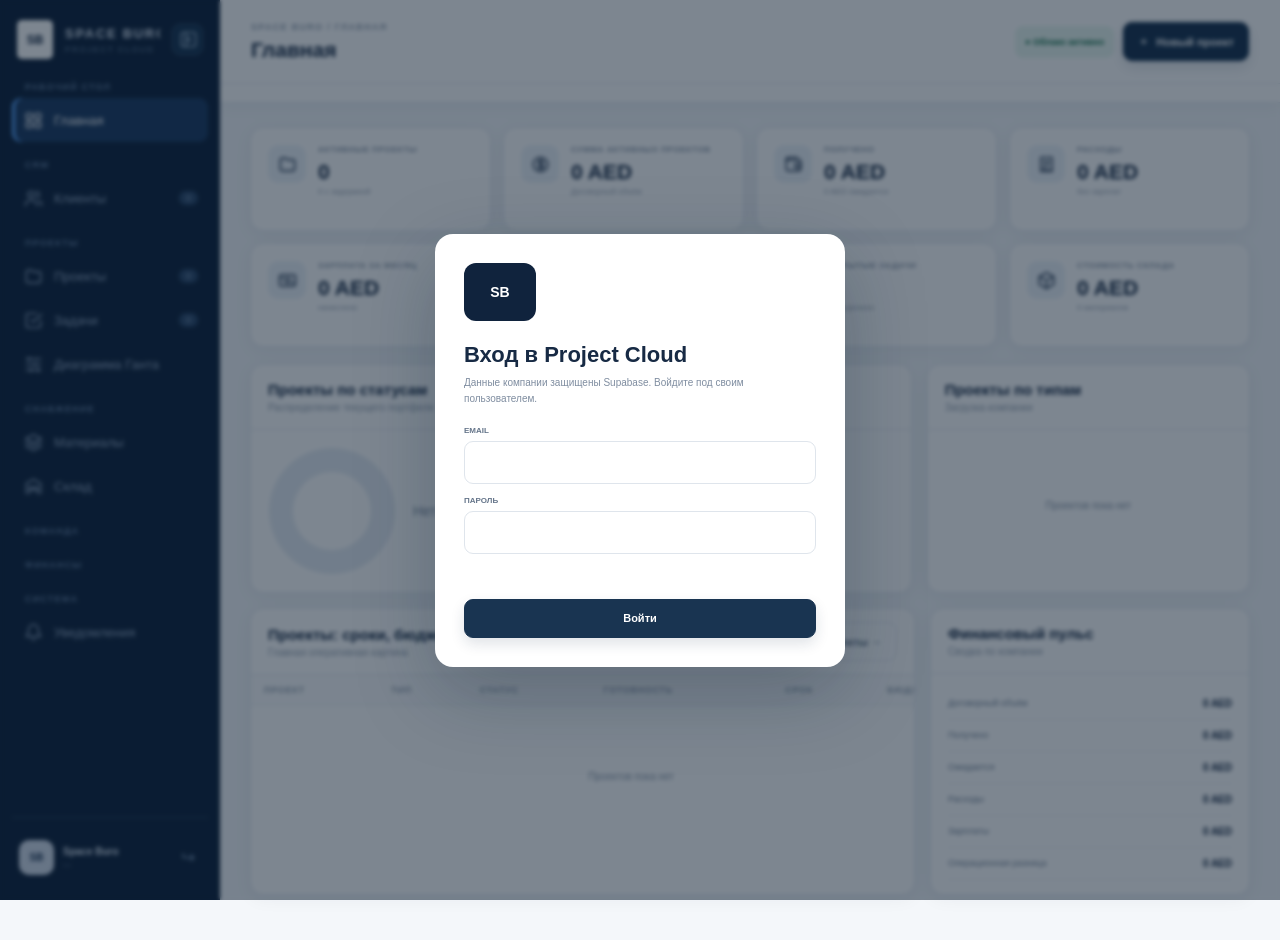
==== commit ea73088a: "Publish Space Buro Phase 1.4" ====
--- a/index.html
+++ b/index.html
@@ -19,33 +19,33 @@
     @media(max-width:760px){.sidebar{transform:translateX(-100%);transition:.2s}.sidebar.open{transform:none}.scrim.show{display:block;position:fixed;z-index:35;inset:0;background:#071a2f66}main{margin-left:0}.topbar{height:74px;padding:0 13px}.mobile-menu{display:grid;width:38px;height:38px;border:1px solid var(--line);background:#fff;border-radius:9px;place-items:center}.cloud-pill{display:none}.top-title h1{font-size:18px}.top-actions .btn span{display:none}.top-actions .btn.primary{width:43px;padding:0}.page{padding:16px 12px 35px}.kpis{gap:8px}.kpi{padding:14px;display:block;min-height:104px}.kpi-icon{width:32px;height:32px;margin-bottom:7px}.kpi-label{font-size:9px}.kpi-value{font-size:20px}.cards{grid-template-columns:1fr}.field.search{min-width:100%}.data-table{min-width:680px}.form-grid{grid-template-columns:1fr;padding:18px;overflow:auto}.form-grid .full{grid-column:auto}.modal-head,.modal-actions{padding-left:18px;padding-right:18px}.detail-grid{grid-template-columns:1fr}.edit-strip{grid-template-columns:1fr}.gantt-name{width:180px}.gantt-head,.gantt-row{grid-template-columns:180px 1fr}.drawer-content{padding:18px}.drawer-title{font-size:23px}.entity-card h3{font-size:15px}.entity-card p{font-size:12px}.tag{font-size:10px}.action-row{position:sticky;bottom:0;background:#fff;padding:12px 0;z-index:3}.action-row .btn{flex:1;min-width:44%}#modalOverlay{padding:0}.modal{width:100%;height:100%;max-height:100%;border-radius:0}.modal-head{min-height:64px}.modal-actions{padding-top:12px;padding-bottom:max(14px,env(safe-area-inset-bottom))}.modal-actions .btn{min-height:44px;flex:1}}
     /* Phase 1.1: improved readability and reusable controls */
     body{font-size:14px}.nav-btn{font-size:13px;min-height:44px}.nav-label,.eyebrow{font-size:9px}.panel-head h2{font-size:15px}.panel-head p,.section-title p{font-size:10px}.data-table th{font-size:9px}.data-table td{font-size:11px}.entity b{font-size:12px}.entity small{font-size:9px}.status,.tag{font-size:9px}.field,.btn{font-size:11px}.entity-card h3{font-size:14px}.entity-card p{font-size:11px}.drawer{width:min(720px,100%)}.drawer-number{font-size:16px;font-weight:900;letter-spacing:.5px}.action-row{display:flex;gap:8px;flex-wrap:wrap;margin:16px 0}.action-row .btn{min-width:110px}.danger-zone{border-top:1px solid var(--line);margin-top:18px;padding-top:14px}.mini-list{display:grid;gap:8px}.mini-item{border:1px solid var(--line);border-radius:10px;padding:11px;display:flex;align-items:center;justify-content:space-between;gap:10px}.mini-item b{font-size:11px}.mini-item small{display:block;color:var(--muted);font-size:9px;margin-top:3px}.notification-dot{width:8px;height:8px;border-radius:50%;background:var(--red);display:inline-block}.notification-card{border-left:4px solid var(--blue)}.notification-card.unread{background:#f6faff}.split-grid{display:grid;grid-template-columns:1.1fr .9fr;gap:15px}.dictionary-grid{display:grid;grid-template-columns:repeat(2,minmax(0,1fr));gap:12px}.brand-mark img{width:100%;height:100%;object-fit:contain;border-radius:5px}.brand-upload{display:flex;align-items:center;gap:16px;padding:16px;border:1px dashed #c7d2df;border-radius:12px}.brand-preview{width:72px;height:72px;background:var(--navy);color:#fff;border-radius:12px;display:grid;place-items:center;overflow:hidden;font-weight:900}.brand-preview img{width:100%;height:100%;object-fit:contain;background:#fff}.metric-inline{display:flex;gap:16px;flex-wrap:wrap}.metric-inline div{min-width:130px}.metric-inline span{display:block;font-size:9px;color:var(--muted)}.metric-inline b{display:block;font-size:16px;margin-top:4px}.section-gap{margin-top:15px}.muted{color:var(--muted)}.clickable{cursor:pointer}.clickable:hover{background:#f8fbff}.pill-tabs{display:flex;gap:7px;overflow:auto;margin-bottom:14px}.pill-tabs button{white-space:nowrap}.warning-box{padding:12px;border-radius:10px;background:#fff4df;color:#8a5b10;font-size:11px}.success-box{padding:12px;border-radius:10px;background:#e9f8f1;color:#176c4c;font-size:11px}.module-ribbon{position:sticky;top:84px;z-index:24;background:#fff;border-bottom:1px solid var(--line);box-shadow:0 5px 16px rgba(15,35,58,.04)}.module-ribbon-track{display:flex;gap:7px;overflow-x:auto;overscroll-behavior-inline:contain;scrollbar-width:thin;padding:9px 30px}.module-link{height:49px;flex:0 0 auto;border:1px solid var(--line);border-radius:11px;background:#fff;color:#5e6e82;padding:0 13px;display:flex;align-items:center;gap:8px;font-size:11px;font-weight:800;white-space:nowrap}.module-link:hover{border-color:#b8c8da;background:#f8fbff}.module-link.active{background:#173451;border-color:#173451;color:#fff;box-shadow:0 6px 14px rgba(23,52,81,.18)}.module-link .module-symbol{font-size:16px}.module-count{min-width:20px;height:20px;border-radius:20px;background:#edf2f7;color:#617185;display:grid;place-items:center;font-size:9px}.module-link.active .module-count{background:#ffffff24;color:#fff}.module-tabs{display:flex;gap:7px;overflow:auto;margin-bottom:15px}.module-tabs .btn{white-space:nowrap}.module-summary{display:grid;grid-template-columns:repeat(4,minmax(0,1fr));gap:12px}.module-feature-grid{display:grid;grid-template-columns:repeat(3,minmax(0,1fr));gap:10px;padding:15px}.module-feature{border:1px solid var(--line);border-radius:11px;padding:13px;background:#fbfcfe}.module-feature b{font-size:11px}.module-feature p{font-size:9px;line-height:1.5;color:var(--muted);margin:5px 0 0}.budget-track{height:8px;background:#e9edf2;border-radius:9px;overflow:hidden}.budget-track i{display:block;height:100%;border-radius:9px}.module-hero{padding:17px;background:linear-gradient(135deg,#10233d,#24527f);color:#fff;border-radius:14px;margin-bottom:15px;display:flex;align-items:center;justify-content:space-between;gap:18px}.module-hero h2{font-size:18px;margin:0}.module-hero p{font-size:10px;line-height:1.6;color:#c9d8e8;margin:6px 0 0}.module-hero .tag{background:#ffffff1c;color:#fff}.module-empty{padding:32px 18px;text-align:center}.module-empty b{display:block;font-size:14px}.module-empty p{max-width:620px;margin:8px auto 16px;color:var(--muted);font-size:10px;line-height:1.6}@media(max-width:900px){.split-grid,.dictionary-grid{grid-template-columns:1fr}.module-summary{grid-template-columns:1fr 1fr}.module-feature-grid{grid-template-columns:1fr 1fr}}@media(max-width:760px){.module-ribbon{top:74px}.module-ribbon-track{padding:8px 12px}.module-link{height:46px;padding:0 12px;font-size:10px}.module-summary,.module-feature-grid{grid-template-columns:1fr}.module-hero{align-items:flex-start;flex-direction:column}.module-hero .btn{width:100%}}
+    /* Phase 1.4: unified icons, collapsible navigation and denser analytics */
+    .sidebar{width:220px;padding:18px 12px;transition:width .22s ease}.sidebar main{transition:margin .22s ease}main{margin-left:220px;transition:margin .22s ease}.brand{padding:2px 5px 14px}.brand-copy,.nav-text{white-space:nowrap;overflow:hidden}.sidebar-toggle{margin-left:auto;width:31px;height:31px;border:1px solid #34506f;border-radius:8px;background:#173451;color:#a9bfd7;display:grid;place-items:center;flex:none}.sb-icon{width:19px;height:19px;stroke:currentColor;fill:none;stroke-width:1.8;stroke-linecap:round;stroke-linejoin:round;display:block}.nav-icon,.module-symbol,.kpi-icon{display:grid;place-items:center}.nav-btn{padding:0 10px;gap:10px}.nav-btn .nav-icon{width:22px;flex:none}.sidebar.collapsed{width:72px;padding-inline:10px}.sidebar.collapsed+main{margin-left:72px}.sidebar.collapsed .brand-copy,.sidebar.collapsed .nav-text,.sidebar.collapsed .nav-label,.sidebar.collapsed .nav-count,.sidebar.collapsed .user-text{display:none}.sidebar.collapsed .brand{padding-inline:0;justify-content:center;flex-wrap:wrap}.sidebar.collapsed .brand-mark{width:38px;height:38px}.sidebar.collapsed .sidebar-toggle{margin:0}.sidebar.collapsed .nav-btn{justify-content:center;padding:0}.sidebar.collapsed .nav-btn.active{box-shadow:inset 3px 0 #5ba6ff}.sidebar.collapsed .user-card{justify-content:center;flex-wrap:wrap;padding:5px 0}.sidebar.collapsed .logout-mini{width:100%}.dashboard-grid{display:grid;grid-template-columns:1.35fr .65fr;gap:15px}.dashboard-charts{display:grid;grid-template-columns:repeat(3,minmax(0,1fr));gap:15px}.donut-wrap{display:flex;align-items:center;gap:18px;padding:18px}.donut{width:126px;height:126px;border-radius:50%;position:relative;flex:none}.donut:after{content:"";position:absolute;inset:24px;background:#fff;border-radius:50%}.legend{display:grid;gap:8px;min-width:0}.legend div{display:flex;align-items:center;gap:7px;font-size:10px}.legend i{width:8px;height:8px;border-radius:50%;flex:none}.legend b{margin-left:auto}.spark-bars{height:145px;padding:15px;display:flex;align-items:flex-end;gap:9px}.spark-col{height:100%;flex:1;display:flex;align-items:flex-end;gap:3px;position:relative;padding-bottom:20px}.spark-col i{display:block;flex:1;min-width:5px;border-radius:4px 4px 0 0}.spark-col small{position:absolute;bottom:0;left:0;right:0;text-align:center;font-size:7px;color:var(--muted)}.employee-photo{width:42px;height:42px;border-radius:11px;object-fit:cover;background:#e9eef5;display:grid;place-items:center;color:#38546f;font-weight:900;flex:none}.employee-card-head{display:flex;gap:12px;align-items:center}.gantt-month{min-width:1120px;position:relative}.gantt-month .gantt-head,.gantt-month .gantt-row{grid-template-columns:250px 1fr}.gantt-month-grid{display:grid;position:relative}.gantt-day{min-width:24px;border-right:1px solid #edf0f4;text-align:center;font-size:7px;padding:5px 0;color:#778699}.gantt-day.weekend{background:#f6f8fb}.gantt-day.today{background:#eaf3ff;color:#1f66bd;font-weight:900}.gantt-lane{position:relative;display:grid;min-height:47px;border-bottom:1px solid #edf0f4}.gantt-cell{border-right:1px solid #edf0f4}.gantt-cell.weekend{background:#f8f9fb}.gantt-cell.today{background:#f0f6ff}.gantt-task-bar{position:absolute;top:10px;height:27px;border-radius:7px;background:linear-gradient(90deg,#255fba,#3c83de);color:#fff;font-size:8px;display:flex;align-items:center;padding:0 8px;z-index:2;overflow:hidden;box-shadow:0 3px 8px #1a559b24}.gantt-task-bar.late{background:linear-gradient(90deg,#b84542,#d4635d)}.gantt-actions{display:flex;gap:5px;margin-top:5px}.gantt-actions button{border:0;background:#edf3fa;color:#48627e;border-radius:5px;font-size:8px;padding:4px 6px}.library-list{display:flex;gap:7px;flex-wrap:wrap;padding:15px}.library-chip{border:1px solid var(--line);border-radius:8px;padding:7px 9px;font-size:9px;background:#fbfcfe}.payroll-tabs{display:flex;gap:7px;overflow:auto}.calendar-table th,.calendar-table td{min-width:38px;text-align:center}.calendar-table .employee-col{min-width:180px;text-align:left;position:sticky;left:0;background:#fff;z-index:2}.event-absence{background:#feeceb;color:#a8403d}.event-overtime{background:#e8f1ff;color:#245faa}.event-advance{background:#e7f8ef;color:#17754f}.photo-input-preview{width:84px;height:84px;border-radius:14px;object-fit:cover;background:#edf2f7}.procurement-tabs{display:flex;gap:7px;overflow:auto;margin-bottom:14px}@media(max-width:1150px){.dashboard-grid,.dashboard-charts{grid-template-columns:1fr 1fr}}@media(max-width:760px){.sidebar,.sidebar.collapsed{width:220px;padding:18px 12px}.sidebar.collapsed+main,.sidebar+main{margin-left:0}.sidebar.collapsed .brand-copy,.sidebar.collapsed .nav-text,.sidebar.collapsed .nav-label,.sidebar.collapsed .nav-count,.sidebar.collapsed .user-text{display:block}.sidebar.collapsed .brand{justify-content:flex-start;flex-wrap:nowrap}.sidebar.collapsed .sidebar-toggle{margin-left:auto}.sidebar.collapsed .nav-btn{justify-content:flex-start;padding:0 10px}.dashboard-grid,.dashboard-charts{grid-template-columns:1fr}.gantt-month{min-width:1000px}.payroll-tabs{padding-bottom:4px}}
   </style>
 </head>
 <body>
   <div class="scrim" id="scrim"></div>
   <aside class="sidebar" id="sidebar">
-    <div class="brand"><div class="brand-mark"><img id="brandLogo" class="hidden" alt="Логотип"><span id="brandFallback">SB</span></div><div><b id="brandName">SPACE BURO</b><small>PROJECT CLOUD</small></div></div>
-    <div class="nav-group"><div class="nav-label">РАБОЧИЙ СТОЛ</div><button class="nav-btn active" data-page="dashboard"><span class="nav-icon">▦</span>Главная</button></div>
-    <div class="nav-group"><div class="nav-label">CRM</div><button class="nav-btn" data-page="clients"><span class="nav-icon">♙</span>Клиенты<span class="nav-count" id="clientsCount">0</span></button></div>
-    <div class="nav-group"><div class="nav-label">ПРОЕКТЫ</div><button class="nav-btn" data-page="projects"><span class="nav-icon">▣</span>Проекты<span class="nav-count" id="projectsCount">0</span></button><button class="nav-btn" data-page="tasks"><span class="nav-icon">✓</span>Задачи<span class="nav-count" id="tasksCount">0</span></button><button class="nav-btn" data-page="gantt"><span class="nav-icon">▤</span>Диаграмма Ганта</button></div>
-    <div class="nav-group"><div class="nav-label">СНАБЖЕНИЕ</div><button class="nav-btn" data-page="materials"><span class="nav-icon">◫</span>Материалы</button><button class="nav-btn" data-page="warehouse"><span class="nav-icon">▥</span>Склад</button></div>
-    <div class="nav-group"><div class="nav-label">КОМАНДА</div><button class="nav-btn employee-nav" data-page="employees"><span class="nav-icon">♟</span>Сотрудники</button></div>
-    <div class="nav-group"><div class="nav-label">ФИНАНСЫ</div><button class="nav-btn finance-nav" data-page="expenses"><span class="nav-icon">◒</span>Расходы</button><button class="nav-btn finance-nav" data-page="payments"><span class="nav-icon">◎</span>Платежи</button><button class="nav-btn payroll-nav" data-page="payroll"><span class="nav-icon">₳</span>Зарплаты</button></div>
-    <div class="nav-group"><div class="nav-label">СИСТЕМА</div><button class="nav-btn" data-page="notifications"><span class="nav-icon">◉</span>Уведомления<span class="nav-count hidden" id="notificationsCount">0</span></button><button class="nav-btn settings-nav" data-page="settings"><span class="nav-icon">⚙</span>Настройки</button></div>
+    <div class="brand"><div class="brand-mark"><img id="brandLogo" class="hidden" alt="Логотип"><span id="brandFallback">SB</span></div><div class="brand-copy"><b id="brandName">SPACE BURO</b><small>PROJECT CLOUD</small></div><button class="sidebar-toggle" id="sidebarToggle" title="Свернуть меню"><span data-icon="panel-left"></span></button></div>
+    <div class="nav-group"><div class="nav-label">РАБОЧИЙ СТОЛ</div><button class="nav-btn active" data-page="dashboard"><span class="nav-icon" data-icon="dashboard"></span><span class="nav-text">Главная</span></button></div>
+    <div class="nav-group"><div class="nav-label">CRM</div><button class="nav-btn" data-page="clients"><span class="nav-icon" data-icon="users"></span><span class="nav-text">Клиенты</span><span class="nav-count" id="clientsCount">0</span></button></div>
+    <div class="nav-group"><div class="nav-label">ПРОЕКТЫ</div><button class="nav-btn" data-page="projects"><span class="nav-icon" data-icon="folder"></span><span class="nav-text">Проекты</span><span class="nav-count" id="projectsCount">0</span></button><button class="nav-btn" data-page="tasks"><span class="nav-icon" data-icon="check-square"></span><span class="nav-text">Задачи</span><span class="nav-count" id="tasksCount">0</span></button><button class="nav-btn" data-page="gantt"><span class="nav-icon" data-icon="gantt"></span><span class="nav-text">Диаграмма Ганта</span></button></div>
+    <div class="nav-group"><div class="nav-label">СНАБЖЕНИЕ</div><button class="nav-btn" data-page="materials"><span class="nav-icon" data-icon="layers"></span><span class="nav-text">Материалы</span></button><button class="nav-btn" data-page="suppliers"><span class="nav-icon" data-icon="truck"></span><span class="nav-text">Поставщики</span></button><button class="nav-btn" data-page="warehouse"><span class="nav-icon" data-icon="warehouse"></span><span class="nav-text">Склад</span></button><button class="nav-btn" data-page="rate_catalog"><span class="nav-icon" data-icon="book-open"></span><span class="nav-text">Справочник расценок</span></button></div>
+    <div class="nav-group"><div class="nav-label">КОМАНДА</div><button class="nav-btn employee-nav" data-page="employees"><span class="nav-icon" data-icon="id-card"></span><span class="nav-text">Сотрудники</span></button></div>
+    <div class="nav-group"><div class="nav-label">ФИНАНСЫ</div><button class="nav-btn finance-nav" data-page="expenses"><span class="nav-icon" data-icon="receipt"></span><span class="nav-text">Расходы</span></button><button class="nav-btn finance-nav" data-page="payments"><span class="nav-icon" data-icon="wallet"></span><span class="nav-text">Платежи</span></button><button class="nav-btn payroll-nav" data-page="payroll"><span class="nav-icon" data-icon="banknote"></span><span class="nav-text">Зарплаты</span></button><button class="nav-btn finance-nav" data-page="management_reports"><span class="nav-icon" data-icon="chart"></span><span class="nav-text">Управленческие отчёты</span></button></div>
+    <div class="nav-group"><div class="nav-label">СИСТЕМА</div><button class="nav-btn" data-page="notifications"><span class="nav-icon" data-icon="bell"></span><span class="nav-text">Уведомления</span><span class="nav-count hidden" id="notificationsCount">0</span></button><button class="nav-btn settings-nav" data-page="settings"><span class="nav-icon" data-icon="settings"></span><span class="nav-text">Настройки</span></button></div>
     <div class="sidebar-foot"><div class="user-card"><div class="avatar" id="avatar">SB</div><div class="user-text"><b id="userName">Space Buro</b><small id="userRole">—</small></div><button class="logout-mini" id="logoutBtn" title="Выйти">↪</button></div></div>
   </aside>
   <main>
     <header class="topbar"><button class="mobile-menu" id="mobileMenu">☰</button><div class="top-title"><p class="eyebrow" id="breadcrumb">SPACE BURO / ГЛАВНАЯ</p><h1 id="pageTitle">Главная</h1></div><div class="top-actions"><div class="cloud-pill">● Облако активно</div><button class="btn primary" id="pageAction">＋ <span>Новый проект</span></button></div></header>
     <nav class="module-ribbon" aria-label="Модули компании"><div class="module-ribbon-track" id="moduleRibbon">
-      <button class="module-link" data-module-page="estimates"><span class="module-symbol">▤</span>Сметы<span class="module-count" data-module-count="estimates">0</span></button>
-      <button class="module-link" data-module-page="work_schedule"><span class="module-symbol">▥</span>График работ<span class="module-count" data-module-count="work_schedule">0</span></button>
-      <button class="module-link" data-module-page="financial_accounting"><span class="module-symbol">◉</span>Финансовый учёт<span class="module-count" data-module-count="financial_accounting">0</span></button>
-      <button class="module-link" data-module-page="procurement"><span class="module-symbol">⇄</span>Управление снабжением<span class="module-count" data-module-count="procurement">0</span></button>
-      <button class="module-link" data-module-page="site_control"><span class="module-symbol">⌂</span>Контроль стройки<span class="module-count" data-module-count="site_control">0</span></button>
-      <button class="module-link" data-module-page="rate_catalog"><span class="module-symbol">≋</span>Справочник расценок<span class="module-count" data-module-count="rate_catalog">0</span></button>
-      <button class="module-link" data-module-page="management_reports"><span class="module-symbol">◫</span>Управленческие отчёты<span class="module-count" data-module-count="management_reports">0</span></button>
-      <button class="module-link" data-module-page="tasks"><span class="module-symbol">✓</span>Задачи<span class="module-count" id="ribbonTasksCount">0</span></button>
-      <button class="module-link" data-module-page="warehouse_accounting"><span class="module-symbol">▦</span>Складской учёт<span class="module-count" data-module-count="warehouse_accounting">0</span></button>
+      <button class="module-link" data-module-page="estimates"><span class="module-symbol" data-icon="calculator"></span>Сметы<span class="module-count" data-module-count="estimates">0</span></button>
+      <button class="module-link" data-module-page="work_schedule"><span class="module-symbol" data-icon="calendar"></span>График работ<span class="module-count" data-module-count="work_schedule">0</span></button>
+      <button class="module-link" data-module-page="financial_accounting"><span class="module-symbol" data-icon="landmark"></span>Финансовый учёт<span class="module-count" data-module-count="financial_accounting">0</span></button>
+      <button class="module-link" data-module-page="procurement"><span class="module-symbol" data-icon="shopping-cart"></span>Управление снабжением<span class="module-count" data-module-count="procurement">0</span></button>
+      <button class="module-link" data-module-page="site_control"><span class="module-symbol" data-icon="hard-hat"></span>Контроль стройки<span class="module-count" data-module-count="site_control">0</span></button>
+      <button class="module-link" data-module-page="warehouse_accounting"><span class="module-symbol" data-icon="warehouse"></span>Складской учёт<span class="module-count" data-module-count="warehouse_accounting">0</span></button>
+      <span class="hidden" id="ribbonTasksCount">0</span>
     </div></nav>
     <div class="page" id="content"><div class="empty">Загрузка системы…</div></div>
   </main>
@@ -124,5 +124,6 @@
   </script>
   <script src="phase1_1.js"></script>
   <script src="phase1_3.js"></script>
+  <script src="phase1_4.js"></script>
 </body>
 </html>
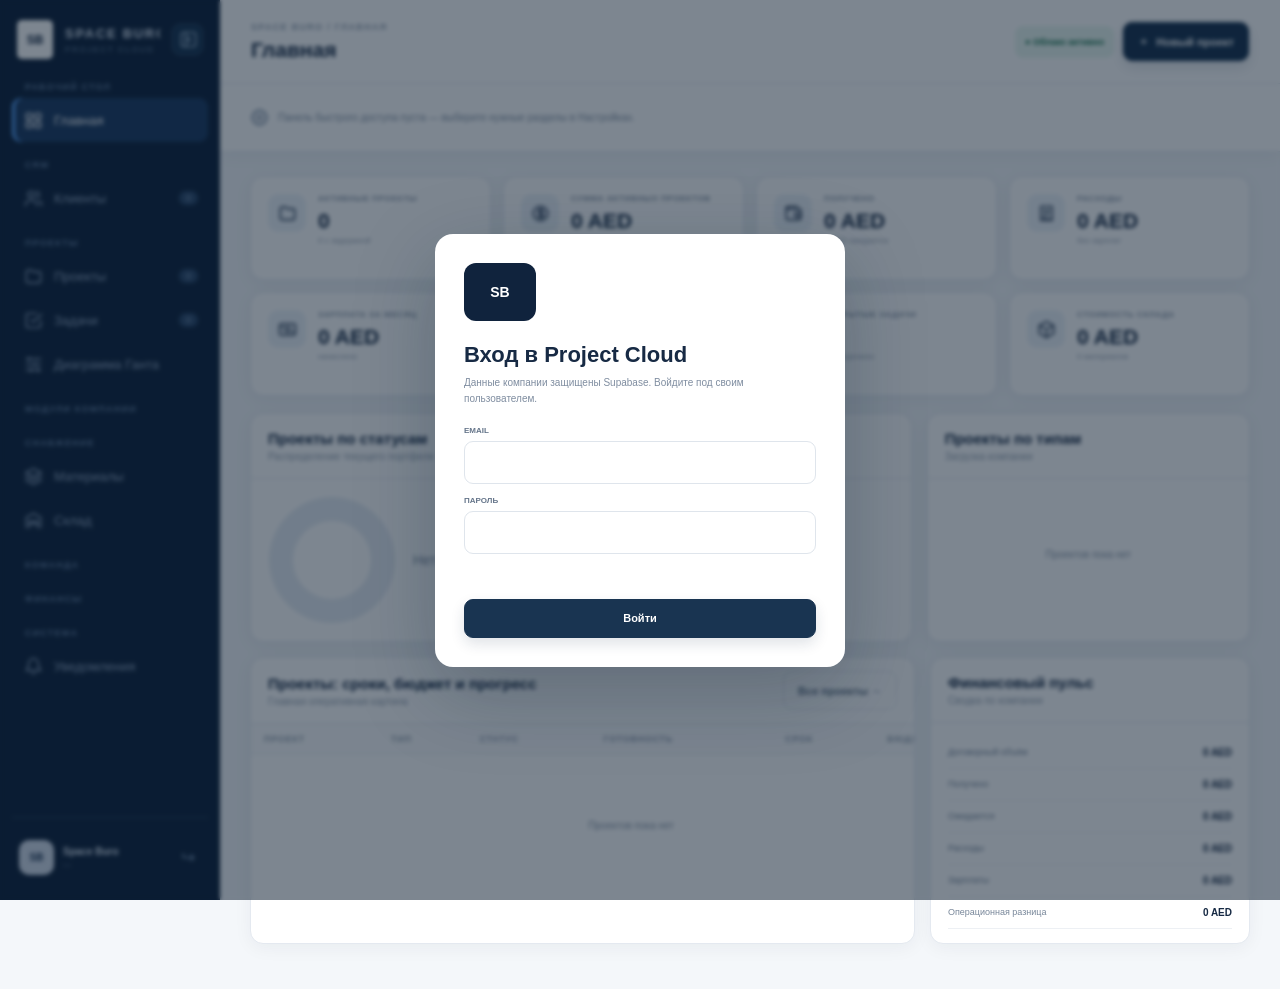
==== commit 8ab8d529: "Publish configurable navigation and payroll update" ====
--- a/index.html
+++ b/index.html
@@ -21,6 +21,8 @@
     body{font-size:14px}.nav-btn{font-size:13px;min-height:44px}.nav-label,.eyebrow{font-size:9px}.panel-head h2{font-size:15px}.panel-head p,.section-title p{font-size:10px}.data-table th{font-size:9px}.data-table td{font-size:11px}.entity b{font-size:12px}.entity small{font-size:9px}.status,.tag{font-size:9px}.field,.btn{font-size:11px}.entity-card h3{font-size:14px}.entity-card p{font-size:11px}.drawer{width:min(720px,100%)}.drawer-number{font-size:16px;font-weight:900;letter-spacing:.5px}.action-row{display:flex;gap:8px;flex-wrap:wrap;margin:16px 0}.action-row .btn{min-width:110px}.danger-zone{border-top:1px solid var(--line);margin-top:18px;padding-top:14px}.mini-list{display:grid;gap:8px}.mini-item{border:1px solid var(--line);border-radius:10px;padding:11px;display:flex;align-items:center;justify-content:space-between;gap:10px}.mini-item b{font-size:11px}.mini-item small{display:block;color:var(--muted);font-size:9px;margin-top:3px}.notification-dot{width:8px;height:8px;border-radius:50%;background:var(--red);display:inline-block}.notification-card{border-left:4px solid var(--blue)}.notification-card.unread{background:#f6faff}.split-grid{display:grid;grid-template-columns:1.1fr .9fr;gap:15px}.dictionary-grid{display:grid;grid-template-columns:repeat(2,minmax(0,1fr));gap:12px}.brand-mark img{width:100%;height:100%;object-fit:contain;border-radius:5px}.brand-upload{display:flex;align-items:center;gap:16px;padding:16px;border:1px dashed #c7d2df;border-radius:12px}.brand-preview{width:72px;height:72px;background:var(--navy);color:#fff;border-radius:12px;display:grid;place-items:center;overflow:hidden;font-weight:900}.brand-preview img{width:100%;height:100%;object-fit:contain;background:#fff}.metric-inline{display:flex;gap:16px;flex-wrap:wrap}.metric-inline div{min-width:130px}.metric-inline span{display:block;font-size:9px;color:var(--muted)}.metric-inline b{display:block;font-size:16px;margin-top:4px}.section-gap{margin-top:15px}.muted{color:var(--muted)}.clickable{cursor:pointer}.clickable:hover{background:#f8fbff}.pill-tabs{display:flex;gap:7px;overflow:auto;margin-bottom:14px}.pill-tabs button{white-space:nowrap}.warning-box{padding:12px;border-radius:10px;background:#fff4df;color:#8a5b10;font-size:11px}.success-box{padding:12px;border-radius:10px;background:#e9f8f1;color:#176c4c;font-size:11px}.module-ribbon{position:sticky;top:84px;z-index:24;background:#fff;border-bottom:1px solid var(--line);box-shadow:0 5px 16px rgba(15,35,58,.04)}.module-ribbon-track{display:flex;gap:7px;overflow-x:auto;overscroll-behavior-inline:contain;scrollbar-width:thin;padding:9px 30px}.module-link{height:49px;flex:0 0 auto;border:1px solid var(--line);border-radius:11px;background:#fff;color:#5e6e82;padding:0 13px;display:flex;align-items:center;gap:8px;font-size:11px;font-weight:800;white-space:nowrap}.module-link:hover{border-color:#b8c8da;background:#f8fbff}.module-link.active{background:#173451;border-color:#173451;color:#fff;box-shadow:0 6px 14px rgba(23,52,81,.18)}.module-link .module-symbol{font-size:16px}.module-count{min-width:20px;height:20px;border-radius:20px;background:#edf2f7;color:#617185;display:grid;place-items:center;font-size:9px}.module-link.active .module-count{background:#ffffff24;color:#fff}.module-tabs{display:flex;gap:7px;overflow:auto;margin-bottom:15px}.module-tabs .btn{white-space:nowrap}.module-summary{display:grid;grid-template-columns:repeat(4,minmax(0,1fr));gap:12px}.module-feature-grid{display:grid;grid-template-columns:repeat(3,minmax(0,1fr));gap:10px;padding:15px}.module-feature{border:1px solid var(--line);border-radius:11px;padding:13px;background:#fbfcfe}.module-feature b{font-size:11px}.module-feature p{font-size:9px;line-height:1.5;color:var(--muted);margin:5px 0 0}.budget-track{height:8px;background:#e9edf2;border-radius:9px;overflow:hidden}.budget-track i{display:block;height:100%;border-radius:9px}.module-hero{padding:17px;background:linear-gradient(135deg,#10233d,#24527f);color:#fff;border-radius:14px;margin-bottom:15px;display:flex;align-items:center;justify-content:space-between;gap:18px}.module-hero h2{font-size:18px;margin:0}.module-hero p{font-size:10px;line-height:1.6;color:#c9d8e8;margin:6px 0 0}.module-hero .tag{background:#ffffff1c;color:#fff}.module-empty{padding:32px 18px;text-align:center}.module-empty b{display:block;font-size:14px}.module-empty p{max-width:620px;margin:8px auto 16px;color:var(--muted);font-size:10px;line-height:1.6}@media(max-width:900px){.split-grid,.dictionary-grid{grid-template-columns:1fr}.module-summary{grid-template-columns:1fr 1fr}.module-feature-grid{grid-template-columns:1fr 1fr}}@media(max-width:760px){.module-ribbon{top:74px}.module-ribbon-track{padding:8px 12px}.module-link{height:46px;padding:0 12px;font-size:10px}.module-summary,.module-feature-grid{grid-template-columns:1fr}.module-hero{align-items:flex-start;flex-direction:column}.module-hero .btn{width:100%}}
     /* Phase 1.4: unified icons, collapsible navigation and denser analytics */
     .sidebar{width:220px;padding:18px 12px;transition:width .22s ease}.sidebar main{transition:margin .22s ease}main{margin-left:220px;transition:margin .22s ease}.brand{padding:2px 5px 14px}.brand-copy,.nav-text{white-space:nowrap;overflow:hidden}.sidebar-toggle{margin-left:auto;width:31px;height:31px;border:1px solid #34506f;border-radius:8px;background:#173451;color:#a9bfd7;display:grid;place-items:center;flex:none}.sb-icon{width:19px;height:19px;stroke:currentColor;fill:none;stroke-width:1.8;stroke-linecap:round;stroke-linejoin:round;display:block}.nav-icon,.module-symbol,.kpi-icon{display:grid;place-items:center}.nav-btn{padding:0 10px;gap:10px}.nav-btn .nav-icon{width:22px;flex:none}.sidebar.collapsed{width:72px;padding-inline:10px}.sidebar.collapsed+main{margin-left:72px}.sidebar.collapsed .brand-copy,.sidebar.collapsed .nav-text,.sidebar.collapsed .nav-label,.sidebar.collapsed .nav-count,.sidebar.collapsed .user-text{display:none}.sidebar.collapsed .brand{padding-inline:0;justify-content:center;flex-wrap:wrap}.sidebar.collapsed .brand-mark{width:38px;height:38px}.sidebar.collapsed .sidebar-toggle{margin:0}.sidebar.collapsed .nav-btn{justify-content:center;padding:0}.sidebar.collapsed .nav-btn.active{box-shadow:inset 3px 0 #5ba6ff}.sidebar.collapsed .user-card{justify-content:center;flex-wrap:wrap;padding:5px 0}.sidebar.collapsed .logout-mini{width:100%}.dashboard-grid{display:grid;grid-template-columns:1.35fr .65fr;gap:15px}.dashboard-charts{display:grid;grid-template-columns:repeat(3,minmax(0,1fr));gap:15px}.donut-wrap{display:flex;align-items:center;gap:18px;padding:18px}.donut{width:126px;height:126px;border-radius:50%;position:relative;flex:none}.donut:after{content:"";position:absolute;inset:24px;background:#fff;border-radius:50%}.legend{display:grid;gap:8px;min-width:0}.legend div{display:flex;align-items:center;gap:7px;font-size:10px}.legend i{width:8px;height:8px;border-radius:50%;flex:none}.legend b{margin-left:auto}.spark-bars{height:145px;padding:15px;display:flex;align-items:flex-end;gap:9px}.spark-col{height:100%;flex:1;display:flex;align-items:flex-end;gap:3px;position:relative;padding-bottom:20px}.spark-col i{display:block;flex:1;min-width:5px;border-radius:4px 4px 0 0}.spark-col small{position:absolute;bottom:0;left:0;right:0;text-align:center;font-size:7px;color:var(--muted)}.employee-photo{width:42px;height:42px;border-radius:11px;object-fit:cover;background:#e9eef5;display:grid;place-items:center;color:#38546f;font-weight:900;flex:none}.employee-card-head{display:flex;gap:12px;align-items:center}.gantt-month{min-width:1120px;position:relative}.gantt-month .gantt-head,.gantt-month .gantt-row{grid-template-columns:250px 1fr}.gantt-month-grid{display:grid;position:relative}.gantt-day{min-width:24px;border-right:1px solid #edf0f4;text-align:center;font-size:7px;padding:5px 0;color:#778699}.gantt-day.weekend{background:#f6f8fb}.gantt-day.today{background:#eaf3ff;color:#1f66bd;font-weight:900}.gantt-lane{position:relative;display:grid;min-height:47px;border-bottom:1px solid #edf0f4}.gantt-cell{border-right:1px solid #edf0f4}.gantt-cell.weekend{background:#f8f9fb}.gantt-cell.today{background:#f0f6ff}.gantt-task-bar{position:absolute;top:10px;height:27px;border-radius:7px;background:linear-gradient(90deg,#255fba,#3c83de);color:#fff;font-size:8px;display:flex;align-items:center;padding:0 8px;z-index:2;overflow:hidden;box-shadow:0 3px 8px #1a559b24}.gantt-task-bar.late{background:linear-gradient(90deg,#b84542,#d4635d)}.gantt-actions{display:flex;gap:5px;margin-top:5px}.gantt-actions button{border:0;background:#edf3fa;color:#48627e;border-radius:5px;font-size:8px;padding:4px 6px}.library-list{display:flex;gap:7px;flex-wrap:wrap;padding:15px}.library-chip{border:1px solid var(--line);border-radius:8px;padding:7px 9px;font-size:9px;background:#fbfcfe}.payroll-tabs{display:flex;gap:7px;overflow:auto}.calendar-table th,.calendar-table td{min-width:38px;text-align:center}.calendar-table .employee-col{min-width:180px;text-align:left;position:sticky;left:0;background:#fff;z-index:2}.event-absence{background:#feeceb;color:#a8403d}.event-overtime{background:#e8f1ff;color:#245faa}.event-advance{background:#e7f8ef;color:#17754f}.photo-input-preview{width:84px;height:84px;border-radius:14px;object-fit:cover;background:#edf2f7}.procurement-tabs{display:flex;gap:7px;overflow:auto;margin-bottom:14px}@media(max-width:1150px){.dashboard-grid,.dashboard-charts{grid-template-columns:1fr 1fr}}@media(max-width:760px){.sidebar,.sidebar.collapsed{width:220px;padding:18px 12px}.sidebar.collapsed+main,.sidebar+main{margin-left:0}.sidebar.collapsed .brand-copy,.sidebar.collapsed .nav-text,.sidebar.collapsed .nav-label,.sidebar.collapsed .nav-count,.sidebar.collapsed .user-text{display:block}.sidebar.collapsed .brand{justify-content:flex-start;flex-wrap:nowrap}.sidebar.collapsed .sidebar-toggle{margin-left:auto}.sidebar.collapsed .nav-btn{justify-content:flex-start;padding:0 10px}.dashboard-grid,.dashboard-charts{grid-template-columns:1fr}.gantt-month{min-width:1000px}.payroll-tabs{padding-bottom:4px}}
+    /* Phase 1.5: configurable quick access and payroll workbook layout */
+    .module-placeholder{min-height:49px;display:flex;align-items:center;gap:9px;color:#8795a6;font-size:10px}.module-placeholder .sb-icon{color:#6f839b}.pin-grid{display:grid;grid-template-columns:repeat(3,minmax(0,1fr));gap:9px;padding:16px}.pin-choice{border:1px solid var(--line);border-radius:11px;padding:12px;display:flex;align-items:center;gap:10px;background:#fbfcfe;cursor:pointer}.pin-choice input{width:17px;height:17px}.pin-choice b{display:block;font-size:11px}.pin-choice small{display:block;color:var(--muted);font-size:8px;margin-top:3px}.salary-sheet-head{padding:13px 16px;background:#294b7f;color:#fff}.salary-sheet-head h2{font-size:14px;margin:0}.salary-sheet-head p{font-size:9px;margin:5px 0 0;color:#d7e3f3}.salary-table th{background:#315b96;color:#fff}.salary-table tfoot td{background:#1d3f70;color:#fff;font-weight:900}.salary-negative{color:#c64e48;font-weight:800}.salary-positive{color:#16764f;font-weight:800}.salary-advance{background:#e4f2cc!important;color:#37672b;font-weight:800}.salary-earned{background:#e9f4e4!important;font-weight:800}.salary-pay{background:#244878!important;color:#fff;font-weight:900}.salary-calendar td{min-width:86px;text-align:center}.salary-calendar .salary-day{position:sticky;left:0;z-index:3;min-width:78px;background:#fff;text-align:left;font-weight:800}.salary-calendar .salary-kind{position:sticky;left:78px;z-index:3;min-width:92px;background:#fff;text-align:left}.salary-calendar tr.ot-row td{background:#edf8f1}.salary-calendar tr.abs-row td{background:#fff0ef}.salary-calendar td.clickable-cell{cursor:pointer}.salary-calendar td.clickable-cell:hover{outline:2px solid #5d91d3;outline-offset:-2px}.rate-cell{font-variant-numeric:tabular-nums}.year-summary th,.year-summary td{text-align:right;min-width:92px}.year-summary th:first-child,.year-summary td:first-child{text-align:left;position:sticky;left:0;background:inherit;min-width:210px;z-index:2}@media(max-width:1150px){.pin-grid{grid-template-columns:1fr 1fr}}@media(max-width:760px){.pin-grid{grid-template-columns:1fr}}
   </style>
 </head>
 <body>
@@ -30,6 +32,7 @@
     <div class="nav-group"><div class="nav-label">РАБОЧИЙ СТОЛ</div><button class="nav-btn active" data-page="dashboard"><span class="nav-icon" data-icon="dashboard"></span><span class="nav-text">Главная</span></button></div>
     <div class="nav-group"><div class="nav-label">CRM</div><button class="nav-btn" data-page="clients"><span class="nav-icon" data-icon="users"></span><span class="nav-text">Клиенты</span><span class="nav-count" id="clientsCount">0</span></button></div>
     <div class="nav-group"><div class="nav-label">ПРОЕКТЫ</div><button class="nav-btn" data-page="projects"><span class="nav-icon" data-icon="folder"></span><span class="nav-text">Проекты</span><span class="nav-count" id="projectsCount">0</span></button><button class="nav-btn" data-page="tasks"><span class="nav-icon" data-icon="check-square"></span><span class="nav-text">Задачи</span><span class="nav-count" id="tasksCount">0</span></button><button class="nav-btn" data-page="gantt"><span class="nav-icon" data-icon="gantt"></span><span class="nav-text">Диаграмма Ганта</span></button></div>
+    <div class="nav-group"><div class="nav-label">МОДУЛИ КОМПАНИИ</div><button class="nav-btn" data-page="estimates"><span class="nav-icon" data-icon="calculator"></span><span class="nav-text">Сметы</span></button><button class="nav-btn" data-page="work_schedule"><span class="nav-icon" data-icon="calendar"></span><span class="nav-text">График работ</span></button><button class="nav-btn finance-nav" data-page="financial_accounting"><span class="nav-icon" data-icon="landmark"></span><span class="nav-text">Финансовый учёт</span></button><button class="nav-btn" data-page="procurement"><span class="nav-icon" data-icon="shopping-cart"></span><span class="nav-text">Управление снабжением</span></button><button class="nav-btn" data-page="site_control"><span class="nav-icon" data-icon="hard-hat"></span><span class="nav-text">Контроль стройки</span></button><button class="nav-btn" data-page="warehouse_accounting"><span class="nav-icon" data-icon="warehouse"></span><span class="nav-text">Складской учёт</span></button></div>
     <div class="nav-group"><div class="nav-label">СНАБЖЕНИЕ</div><button class="nav-btn" data-page="materials"><span class="nav-icon" data-icon="layers"></span><span class="nav-text">Материалы</span></button><button class="nav-btn" data-page="suppliers"><span class="nav-icon" data-icon="truck"></span><span class="nav-text">Поставщики</span></button><button class="nav-btn" data-page="warehouse"><span class="nav-icon" data-icon="warehouse"></span><span class="nav-text">Склад</span></button><button class="nav-btn" data-page="rate_catalog"><span class="nav-icon" data-icon="book-open"></span><span class="nav-text">Справочник расценок</span></button></div>
     <div class="nav-group"><div class="nav-label">КОМАНДА</div><button class="nav-btn employee-nav" data-page="employees"><span class="nav-icon" data-icon="id-card"></span><span class="nav-text">Сотрудники</span></button></div>
     <div class="nav-group"><div class="nav-label">ФИНАНСЫ</div><button class="nav-btn finance-nav" data-page="expenses"><span class="nav-icon" data-icon="receipt"></span><span class="nav-text">Расходы</span></button><button class="nav-btn finance-nav" data-page="payments"><span class="nav-icon" data-icon="wallet"></span><span class="nav-text">Платежи</span></button><button class="nav-btn payroll-nav" data-page="payroll"><span class="nav-icon" data-icon="banknote"></span><span class="nav-text">Зарплаты</span></button><button class="nav-btn finance-nav" data-page="management_reports"><span class="nav-icon" data-icon="chart"></span><span class="nav-text">Управленческие отчёты</span></button></div>
@@ -38,15 +41,7 @@
   </aside>
   <main>
     <header class="topbar"><button class="mobile-menu" id="mobileMenu">☰</button><div class="top-title"><p class="eyebrow" id="breadcrumb">SPACE BURO / ГЛАВНАЯ</p><h1 id="pageTitle">Главная</h1></div><div class="top-actions"><div class="cloud-pill">● Облако активно</div><button class="btn primary" id="pageAction">＋ <span>Новый проект</span></button></div></header>
-    <nav class="module-ribbon" aria-label="Модули компании"><div class="module-ribbon-track" id="moduleRibbon">
-      <button class="module-link" data-module-page="estimates"><span class="module-symbol" data-icon="calculator"></span>Сметы<span class="module-count" data-module-count="estimates">0</span></button>
-      <button class="module-link" data-module-page="work_schedule"><span class="module-symbol" data-icon="calendar"></span>График работ<span class="module-count" data-module-count="work_schedule">0</span></button>
-      <button class="module-link" data-module-page="financial_accounting"><span class="module-symbol" data-icon="landmark"></span>Финансовый учёт<span class="module-count" data-module-count="financial_accounting">0</span></button>
-      <button class="module-link" data-module-page="procurement"><span class="module-symbol" data-icon="shopping-cart"></span>Управление снабжением<span class="module-count" data-module-count="procurement">0</span></button>
-      <button class="module-link" data-module-page="site_control"><span class="module-symbol" data-icon="hard-hat"></span>Контроль стройки<span class="module-count" data-module-count="site_control">0</span></button>
-      <button class="module-link" data-module-page="warehouse_accounting"><span class="module-symbol" data-icon="warehouse"></span>Складской учёт<span class="module-count" data-module-count="warehouse_accounting">0</span></button>
-      <span class="hidden" id="ribbonTasksCount">0</span>
-    </div></nav>
+    <nav class="module-ribbon" aria-label="Быстрый доступ"><div class="module-ribbon-track" id="moduleRibbon"><div class="module-placeholder"><span data-icon="settings"></span><span>Панель быстрого доступа пуста — выберите нужные разделы в Настройках.</span></div><span class="hidden" id="ribbonTasksCount">0</span></div></nav>
     <div class="page" id="content"><div class="empty">Загрузка системы…</div></div>
   </main>
 
@@ -125,5 +120,6 @@
   <script src="phase1_1.js"></script>
   <script src="phase1_3.js"></script>
   <script src="phase1_4.js"></script>
+  <script src="phase1_5.js"></script>
 </body>
 </html>
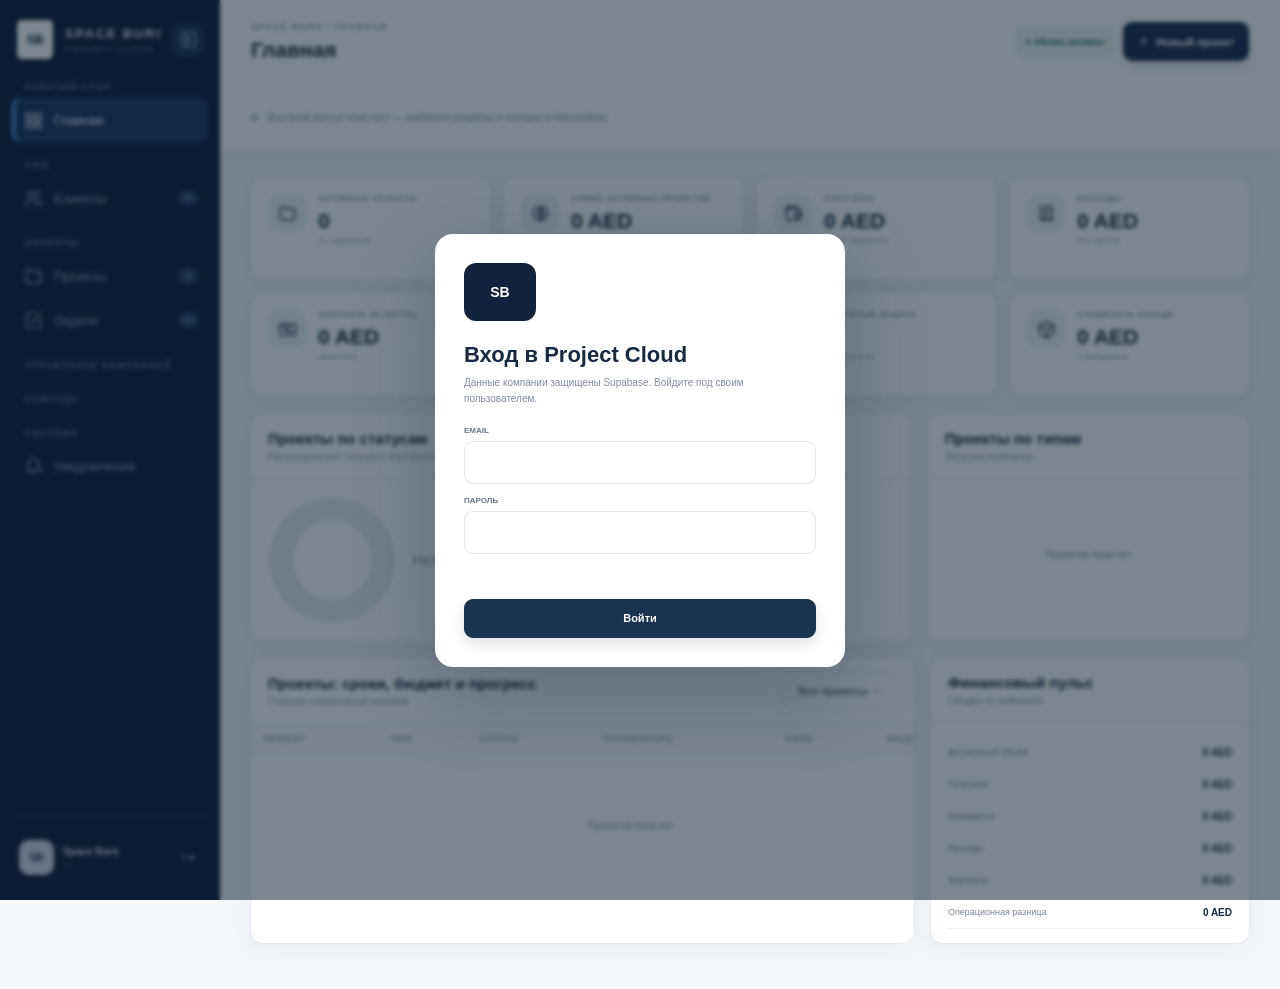
==== commit 3b9f7127: "Add integrated company management phase 1.6" ====
--- a/index.html
+++ b/index.html
@@ -23,6 +23,8 @@
     .sidebar{width:220px;padding:18px 12px;transition:width .22s ease}.sidebar main{transition:margin .22s ease}main{margin-left:220px;transition:margin .22s ease}.brand{padding:2px 5px 14px}.brand-copy,.nav-text{white-space:nowrap;overflow:hidden}.sidebar-toggle{margin-left:auto;width:31px;height:31px;border:1px solid #34506f;border-radius:8px;background:#173451;color:#a9bfd7;display:grid;place-items:center;flex:none}.sb-icon{width:19px;height:19px;stroke:currentColor;fill:none;stroke-width:1.8;stroke-linecap:round;stroke-linejoin:round;display:block}.nav-icon,.module-symbol,.kpi-icon{display:grid;place-items:center}.nav-btn{padding:0 10px;gap:10px}.nav-btn .nav-icon{width:22px;flex:none}.sidebar.collapsed{width:72px;padding-inline:10px}.sidebar.collapsed+main{margin-left:72px}.sidebar.collapsed .brand-copy,.sidebar.collapsed .nav-text,.sidebar.collapsed .nav-label,.sidebar.collapsed .nav-count,.sidebar.collapsed .user-text{display:none}.sidebar.collapsed .brand{padding-inline:0;justify-content:center;flex-wrap:wrap}.sidebar.collapsed .brand-mark{width:38px;height:38px}.sidebar.collapsed .sidebar-toggle{margin:0}.sidebar.collapsed .nav-btn{justify-content:center;padding:0}.sidebar.collapsed .nav-btn.active{box-shadow:inset 3px 0 #5ba6ff}.sidebar.collapsed .user-card{justify-content:center;flex-wrap:wrap;padding:5px 0}.sidebar.collapsed .logout-mini{width:100%}.dashboard-grid{display:grid;grid-template-columns:1.35fr .65fr;gap:15px}.dashboard-charts{display:grid;grid-template-columns:repeat(3,minmax(0,1fr));gap:15px}.donut-wrap{display:flex;align-items:center;gap:18px;padding:18px}.donut{width:126px;height:126px;border-radius:50%;position:relative;flex:none}.donut:after{content:"";position:absolute;inset:24px;background:#fff;border-radius:50%}.legend{display:grid;gap:8px;min-width:0}.legend div{display:flex;align-items:center;gap:7px;font-size:10px}.legend i{width:8px;height:8px;border-radius:50%;flex:none}.legend b{margin-left:auto}.spark-bars{height:145px;padding:15px;display:flex;align-items:flex-end;gap:9px}.spark-col{height:100%;flex:1;display:flex;align-items:flex-end;gap:3px;position:relative;padding-bottom:20px}.spark-col i{display:block;flex:1;min-width:5px;border-radius:4px 4px 0 0}.spark-col small{position:absolute;bottom:0;left:0;right:0;text-align:center;font-size:7px;color:var(--muted)}.employee-photo{width:42px;height:42px;border-radius:11px;object-fit:cover;background:#e9eef5;display:grid;place-items:center;color:#38546f;font-weight:900;flex:none}.employee-card-head{display:flex;gap:12px;align-items:center}.gantt-month{min-width:1120px;position:relative}.gantt-month .gantt-head,.gantt-month .gantt-row{grid-template-columns:250px 1fr}.gantt-month-grid{display:grid;position:relative}.gantt-day{min-width:24px;border-right:1px solid #edf0f4;text-align:center;font-size:7px;padding:5px 0;color:#778699}.gantt-day.weekend{background:#f6f8fb}.gantt-day.today{background:#eaf3ff;color:#1f66bd;font-weight:900}.gantt-lane{position:relative;display:grid;min-height:47px;border-bottom:1px solid #edf0f4}.gantt-cell{border-right:1px solid #edf0f4}.gantt-cell.weekend{background:#f8f9fb}.gantt-cell.today{background:#f0f6ff}.gantt-task-bar{position:absolute;top:10px;height:27px;border-radius:7px;background:linear-gradient(90deg,#255fba,#3c83de);color:#fff;font-size:8px;display:flex;align-items:center;padding:0 8px;z-index:2;overflow:hidden;box-shadow:0 3px 8px #1a559b24}.gantt-task-bar.late{background:linear-gradient(90deg,#b84542,#d4635d)}.gantt-actions{display:flex;gap:5px;margin-top:5px}.gantt-actions button{border:0;background:#edf3fa;color:#48627e;border-radius:5px;font-size:8px;padding:4px 6px}.library-list{display:flex;gap:7px;flex-wrap:wrap;padding:15px}.library-chip{border:1px solid var(--line);border-radius:8px;padding:7px 9px;font-size:9px;background:#fbfcfe}.payroll-tabs{display:flex;gap:7px;overflow:auto}.calendar-table th,.calendar-table td{min-width:38px;text-align:center}.calendar-table .employee-col{min-width:180px;text-align:left;position:sticky;left:0;background:#fff;z-index:2}.event-absence{background:#feeceb;color:#a8403d}.event-overtime{background:#e8f1ff;color:#245faa}.event-advance{background:#e7f8ef;color:#17754f}.photo-input-preview{width:84px;height:84px;border-radius:14px;object-fit:cover;background:#edf2f7}.procurement-tabs{display:flex;gap:7px;overflow:auto;margin-bottom:14px}@media(max-width:1150px){.dashboard-grid,.dashboard-charts{grid-template-columns:1fr 1fr}}@media(max-width:760px){.sidebar,.sidebar.collapsed{width:220px;padding:18px 12px}.sidebar.collapsed+main,.sidebar+main{margin-left:0}.sidebar.collapsed .brand-copy,.sidebar.collapsed .nav-text,.sidebar.collapsed .nav-label,.sidebar.collapsed .nav-count,.sidebar.collapsed .user-text{display:block}.sidebar.collapsed .brand{justify-content:flex-start;flex-wrap:nowrap}.sidebar.collapsed .sidebar-toggle{margin-left:auto}.sidebar.collapsed .nav-btn{justify-content:flex-start;padding:0 10px}.dashboard-grid,.dashboard-charts{grid-template-columns:1fr}.gantt-month{min-width:1000px}.payroll-tabs{padding-bottom:4px}}
     /* Phase 1.5: configurable quick access and payroll workbook layout */
     .module-placeholder{min-height:49px;display:flex;align-items:center;gap:9px;color:#8795a6;font-size:10px}.module-placeholder .sb-icon{color:#6f839b}.pin-grid{display:grid;grid-template-columns:repeat(3,minmax(0,1fr));gap:9px;padding:16px}.pin-choice{border:1px solid var(--line);border-radius:11px;padding:12px;display:flex;align-items:center;gap:10px;background:#fbfcfe;cursor:pointer}.pin-choice input{width:17px;height:17px}.pin-choice b{display:block;font-size:11px}.pin-choice small{display:block;color:var(--muted);font-size:8px;margin-top:3px}.salary-sheet-head{padding:13px 16px;background:#294b7f;color:#fff}.salary-sheet-head h2{font-size:14px;margin:0}.salary-sheet-head p{font-size:9px;margin:5px 0 0;color:#d7e3f3}.salary-table th{background:#315b96;color:#fff}.salary-table tfoot td{background:#1d3f70;color:#fff;font-weight:900}.salary-negative{color:#c64e48;font-weight:800}.salary-positive{color:#16764f;font-weight:800}.salary-advance{background:#e4f2cc!important;color:#37672b;font-weight:800}.salary-earned{background:#e9f4e4!important;font-weight:800}.salary-pay{background:#244878!important;color:#fff;font-weight:900}.salary-calendar td{min-width:86px;text-align:center}.salary-calendar .salary-day{position:sticky;left:0;z-index:3;min-width:78px;background:#fff;text-align:left;font-weight:800}.salary-calendar .salary-kind{position:sticky;left:78px;z-index:3;min-width:92px;background:#fff;text-align:left}.salary-calendar tr.ot-row td{background:#edf8f1}.salary-calendar tr.abs-row td{background:#fff0ef}.salary-calendar td.clickable-cell{cursor:pointer}.salary-calendar td.clickable-cell:hover{outline:2px solid #5d91d3;outline-offset:-2px}.rate-cell{font-variant-numeric:tabular-nums}.year-summary th,.year-summary td{text-align:right;min-width:92px}.year-summary th:first-child,.year-summary td:first-child{text-align:left;position:sticky;left:0;background:inherit;min-width:210px;z-index:2}@media(max-width:1150px){.pin-grid{grid-template-columns:1fr 1fr}}@media(max-width:760px){.pin-grid{grid-template-columns:1fr}}
+    /* Phase 1.6: integrated navigation and operating centers */
+    .quick-layout{display:grid;grid-template-columns:minmax(0,1.2fr) minmax(280px,.8fr);gap:20px;padding:18px}.quick-layout h3{font-size:12px;margin:0 0 10px}.quick-order-list,.quick-available{display:grid;gap:8px}.quick-order-row{display:flex;align-items:center;gap:9px;border:1px solid var(--line);border-radius:11px;background:#fbfcfe;padding:9px}.quick-order-row b{font-size:11px}.quick-index{width:25px;height:25px;border-radius:8px;background:#173451;color:#fff;display:grid;place-items:center;font-size:9px;font-weight:900}.quick-spacer{flex:1}.quick-add{width:100%;border:1px solid var(--line);text-align:left}.quick-add>span:last-child{margin-left:auto;font-size:18px}.module-tabs{flex-wrap:wrap}.module-tabs .btn{min-height:39px}.data-table small{color:var(--muted);line-height:1.45}.module-hero .action-row{margin:0}.module-hero .action-row .btn{border-color:#ffffff35;background:#ffffff12;color:#fff}.module-hero .action-row .btn.primary{background:#fff;color:#173451}.salary-table td{white-space:nowrap}.salary-table td:first-child{position:sticky;left:0;background:#fff;z-index:2}.status.red{background:#feeceb;color:#b84f49}.status.amber{background:#fff3dc;color:#b97810}.status.green{background:#e6f7ee;color:#198259}.status.gray{background:#edf0f4;color:#6f7c8d}@media(max-width:900px){.quick-layout{grid-template-columns:1fr}}@media(max-width:760px){.quick-layout{padding:12px}.quick-order-row{flex-wrap:wrap}.quick-spacer{display:none}.quick-order-row b{min-width:calc(100% - 72px);flex:1}.module-hero .action-row{position:static;padding:0;width:100%}.module-hero .action-row .btn{min-width:0}}
   </style>
 </head>
 <body>
@@ -31,11 +33,9 @@
     <div class="brand"><div class="brand-mark"><img id="brandLogo" class="hidden" alt="Логотип"><span id="brandFallback">SB</span></div><div class="brand-copy"><b id="brandName">SPACE BURO</b><small>PROJECT CLOUD</small></div><button class="sidebar-toggle" id="sidebarToggle" title="Свернуть меню"><span data-icon="panel-left"></span></button></div>
     <div class="nav-group"><div class="nav-label">РАБОЧИЙ СТОЛ</div><button class="nav-btn active" data-page="dashboard"><span class="nav-icon" data-icon="dashboard"></span><span class="nav-text">Главная</span></button></div>
     <div class="nav-group"><div class="nav-label">CRM</div><button class="nav-btn" data-page="clients"><span class="nav-icon" data-icon="users"></span><span class="nav-text">Клиенты</span><span class="nav-count" id="clientsCount">0</span></button></div>
-    <div class="nav-group"><div class="nav-label">ПРОЕКТЫ</div><button class="nav-btn" data-page="projects"><span class="nav-icon" data-icon="folder"></span><span class="nav-text">Проекты</span><span class="nav-count" id="projectsCount">0</span></button><button class="nav-btn" data-page="tasks"><span class="nav-icon" data-icon="check-square"></span><span class="nav-text">Задачи</span><span class="nav-count" id="tasksCount">0</span></button><button class="nav-btn" data-page="gantt"><span class="nav-icon" data-icon="gantt"></span><span class="nav-text">Диаграмма Ганта</span></button></div>
-    <div class="nav-group"><div class="nav-label">МОДУЛИ КОМПАНИИ</div><button class="nav-btn" data-page="estimates"><span class="nav-icon" data-icon="calculator"></span><span class="nav-text">Сметы</span></button><button class="nav-btn" data-page="work_schedule"><span class="nav-icon" data-icon="calendar"></span><span class="nav-text">График работ</span></button><button class="nav-btn finance-nav" data-page="financial_accounting"><span class="nav-icon" data-icon="landmark"></span><span class="nav-text">Финансовый учёт</span></button><button class="nav-btn" data-page="procurement"><span class="nav-icon" data-icon="shopping-cart"></span><span class="nav-text">Управление снабжением</span></button><button class="nav-btn" data-page="site_control"><span class="nav-icon" data-icon="hard-hat"></span><span class="nav-text">Контроль стройки</span></button><button class="nav-btn" data-page="warehouse_accounting"><span class="nav-icon" data-icon="warehouse"></span><span class="nav-text">Складской учёт</span></button></div>
-    <div class="nav-group"><div class="nav-label">СНАБЖЕНИЕ</div><button class="nav-btn" data-page="materials"><span class="nav-icon" data-icon="layers"></span><span class="nav-text">Материалы</span></button><button class="nav-btn" data-page="suppliers"><span class="nav-icon" data-icon="truck"></span><span class="nav-text">Поставщики</span></button><button class="nav-btn" data-page="warehouse"><span class="nav-icon" data-icon="warehouse"></span><span class="nav-text">Склад</span></button><button class="nav-btn" data-page="rate_catalog"><span class="nav-icon" data-icon="book-open"></span><span class="nav-text">Справочник расценок</span></button></div>
-    <div class="nav-group"><div class="nav-label">КОМАНДА</div><button class="nav-btn employee-nav" data-page="employees"><span class="nav-icon" data-icon="id-card"></span><span class="nav-text">Сотрудники</span></button></div>
-    <div class="nav-group"><div class="nav-label">ФИНАНСЫ</div><button class="nav-btn finance-nav" data-page="expenses"><span class="nav-icon" data-icon="receipt"></span><span class="nav-text">Расходы</span></button><button class="nav-btn finance-nav" data-page="payments"><span class="nav-icon" data-icon="wallet"></span><span class="nav-text">Платежи</span></button><button class="nav-btn payroll-nav" data-page="payroll"><span class="nav-icon" data-icon="banknote"></span><span class="nav-text">Зарплаты</span></button><button class="nav-btn finance-nav" data-page="management_reports"><span class="nav-icon" data-icon="chart"></span><span class="nav-text">Управленческие отчёты</span></button></div>
+    <div class="nav-group"><div class="nav-label">ПРОЕКТЫ</div><button class="nav-btn" data-page="projects"><span class="nav-icon" data-icon="folder"></span><span class="nav-text">Проекты</span><span class="nav-count" id="projectsCount">0</span></button><button class="nav-btn" data-page="tasks"><span class="nav-icon" data-icon="check-square"></span><span class="nav-text">Задачи</span><span class="nav-count" id="tasksCount">0</span></button></div>
+    <div class="nav-group"><div class="nav-label">УПРАВЛЕНИЕ КОМПАНИЕЙ</div><button class="nav-btn" data-page="estimates"><span class="nav-icon" data-icon="calculator"></span><span class="nav-text">Сметы и BOQ</span></button><button class="nav-btn" data-page="work_schedule"><span class="nav-icon" data-icon="hard-hat"></span><span class="nav-text">График и контроль стройки</span></button><button class="nav-btn" data-page="warehouse_accounting"><span class="nav-icon" data-icon="warehouse"></span><span class="nav-text">Снабжение, склад и материалы</span></button><button class="nav-btn finance-nav" data-page="financial_accounting"><span class="nav-icon" data-icon="chart"></span><span class="nav-text">Финансы и отчёты</span></button><button class="nav-btn" data-page="rate_catalog"><span class="nav-icon" data-icon="book-open"></span><span class="nav-text">Справочник расценок</span></button></div>
+    <div class="nav-group"><div class="nav-label">КОМАНДА</div><button class="nav-btn employee-nav" data-page="employees"><span class="nav-icon" data-icon="id-card"></span><span class="nav-text">Сотрудники</span></button><button class="nav-btn payroll-nav" data-page="payroll"><span class="nav-icon" data-icon="banknote"></span><span class="nav-text">Зарплаты и дизайн</span></button></div>
     <div class="nav-group"><div class="nav-label">СИСТЕМА</div><button class="nav-btn" data-page="notifications"><span class="nav-icon" data-icon="bell"></span><span class="nav-text">Уведомления</span><span class="nav-count hidden" id="notificationsCount">0</span></button><button class="nav-btn settings-nav" data-page="settings"><span class="nav-icon" data-icon="settings"></span><span class="nav-text">Настройки</span></button></div>
     <div class="sidebar-foot"><div class="user-card"><div class="avatar" id="avatar">SB</div><div class="user-text"><b id="userName">Space Buro</b><small id="userRole">—</small></div><button class="logout-mini" id="logoutBtn" title="Выйти">↪</button></div></div>
   </aside>
@@ -121,5 +121,6 @@
   <script src="phase1_3.js"></script>
   <script src="phase1_4.js"></script>
   <script src="phase1_5.js"></script>
+  <script src="phase1_6.js"></script>
 </body>
 </html>
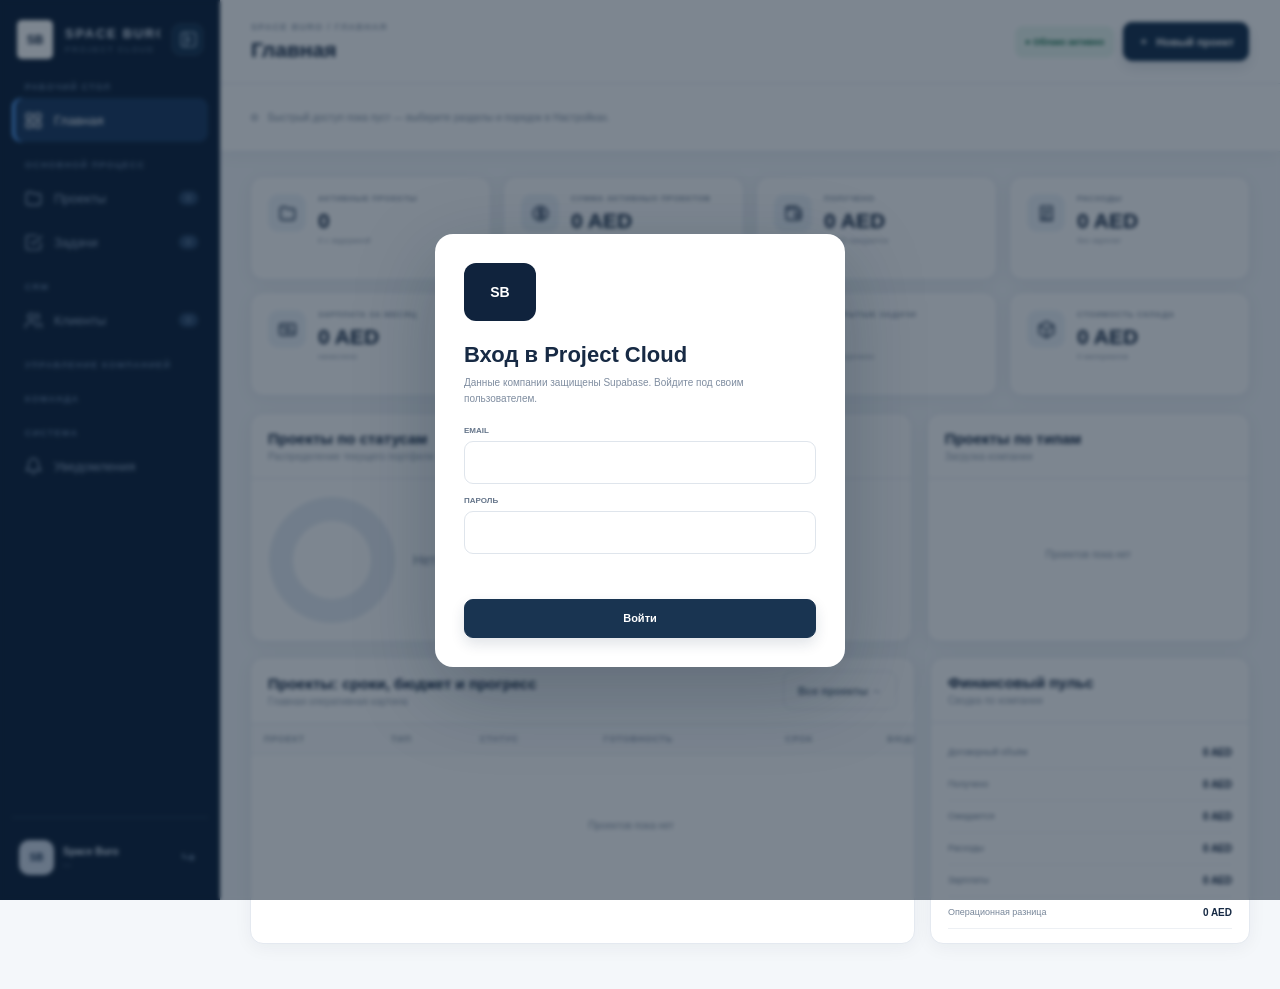
==== commit 8e03bc03: "Add hierarchical estimate builder phase 1.7" ====
--- a/index.html
+++ b/index.html
@@ -25,6 +25,8 @@
     .module-placeholder{min-height:49px;display:flex;align-items:center;gap:9px;color:#8795a6;font-size:10px}.module-placeholder .sb-icon{color:#6f839b}.pin-grid{display:grid;grid-template-columns:repeat(3,minmax(0,1fr));gap:9px;padding:16px}.pin-choice{border:1px solid var(--line);border-radius:11px;padding:12px;display:flex;align-items:center;gap:10px;background:#fbfcfe;cursor:pointer}.pin-choice input{width:17px;height:17px}.pin-choice b{display:block;font-size:11px}.pin-choice small{display:block;color:var(--muted);font-size:8px;margin-top:3px}.salary-sheet-head{padding:13px 16px;background:#294b7f;color:#fff}.salary-sheet-head h2{font-size:14px;margin:0}.salary-sheet-head p{font-size:9px;margin:5px 0 0;color:#d7e3f3}.salary-table th{background:#315b96;color:#fff}.salary-table tfoot td{background:#1d3f70;color:#fff;font-weight:900}.salary-negative{color:#c64e48;font-weight:800}.salary-positive{color:#16764f;font-weight:800}.salary-advance{background:#e4f2cc!important;color:#37672b;font-weight:800}.salary-earned{background:#e9f4e4!important;font-weight:800}.salary-pay{background:#244878!important;color:#fff;font-weight:900}.salary-calendar td{min-width:86px;text-align:center}.salary-calendar .salary-day{position:sticky;left:0;z-index:3;min-width:78px;background:#fff;text-align:left;font-weight:800}.salary-calendar .salary-kind{position:sticky;left:78px;z-index:3;min-width:92px;background:#fff;text-align:left}.salary-calendar tr.ot-row td{background:#edf8f1}.salary-calendar tr.abs-row td{background:#fff0ef}.salary-calendar td.clickable-cell{cursor:pointer}.salary-calendar td.clickable-cell:hover{outline:2px solid #5d91d3;outline-offset:-2px}.rate-cell{font-variant-numeric:tabular-nums}.year-summary th,.year-summary td{text-align:right;min-width:92px}.year-summary th:first-child,.year-summary td:first-child{text-align:left;position:sticky;left:0;background:inherit;min-width:210px;z-index:2}@media(max-width:1150px){.pin-grid{grid-template-columns:1fr 1fr}}@media(max-width:760px){.pin-grid{grid-template-columns:1fr}}
     /* Phase 1.6: integrated navigation and operating centers */
     .quick-layout{display:grid;grid-template-columns:minmax(0,1.2fr) minmax(280px,.8fr);gap:20px;padding:18px}.quick-layout h3{font-size:12px;margin:0 0 10px}.quick-order-list,.quick-available{display:grid;gap:8px}.quick-order-row{display:flex;align-items:center;gap:9px;border:1px solid var(--line);border-radius:11px;background:#fbfcfe;padding:9px}.quick-order-row b{font-size:11px}.quick-index{width:25px;height:25px;border-radius:8px;background:#173451;color:#fff;display:grid;place-items:center;font-size:9px;font-weight:900}.quick-spacer{flex:1}.quick-add{width:100%;border:1px solid var(--line);text-align:left}.quick-add>span:last-child{margin-left:auto;font-size:18px}.module-tabs{flex-wrap:wrap}.module-tabs .btn{min-height:39px}.data-table small{color:var(--muted);line-height:1.45}.module-hero .action-row{margin:0}.module-hero .action-row .btn{border-color:#ffffff35;background:#ffffff12;color:#fff}.module-hero .action-row .btn.primary{background:#fff;color:#173451}.salary-table td{white-space:nowrap}.salary-table td:first-child{position:sticky;left:0;background:#fff;z-index:2}.status.red{background:#feeceb;color:#b84f49}.status.amber{background:#fff3dc;color:#b97810}.status.green{background:#e6f7ee;color:#198259}.status.gray{background:#edf0f4;color:#6f7c8d}@media(max-width:900px){.quick-layout{grid-template-columns:1fr}}@media(max-width:760px){.quick-layout{padding:12px}.quick-order-row{flex-wrap:wrap}.quick-spacer{display:none}.quick-order-row b{min-width:calc(100% - 72px);flex:1}.module-hero .action-row{position:static;padding:0;width:100%}.module-hero .action-row .btn{min-width:0}}
+    /* Phase 1.7: work library and hierarchical BOQ builder */
+    .estimate-flow{display:flex;align-items:center;gap:7px;overflow:auto;padding:13px 15px}.estimate-flow span{white-space:nowrap;border:1px solid #dce4ed;border-radius:9px;background:#fff;padding:9px 11px;font-size:10px;font-weight:800}.estimate-flow i{color:#8da0b5;font-style:normal}.boq-tree td{vertical-align:middle}.boq-name{display:flex;align-items:center;gap:8px;min-width:260px}.boq-indent{display:inline-block;flex:none}.boq-type{width:24px;height:24px;border-radius:7px;background:#edf3fa;color:#315f91;display:grid;place-items:center;font-size:10px;font-weight:900;flex:none}.boq-tree tr[data-kind="section"] td{background:#eef4fb;font-weight:900}.boq-tree tr[data-kind="work"] td{background:#fbfcfe}.boq-tree tr[data-kind="material"] td{color:#65758a}.boq-actions{display:flex;gap:5px;white-space:nowrap}.boq-actions .btn{height:31px;padding:0 9px}.work-library-grid{display:grid;grid-template-columns:320px minmax(0,1fr);gap:15px}.work-tree{padding:10px}.work-tree-node{border:1px solid var(--line);border-radius:10px;margin:7px 0;background:#fff}.work-tree-head{display:flex;align-items:center;gap:8px;padding:10px}.work-tree-head b{font-size:11px}.work-tree-head small{display:block;color:var(--muted);font-size:8px;margin-top:3px}.work-tree-head .btn{margin-left:auto;height:31px}.work-children{border-top:1px solid var(--line);padding:5px 8px 8px 25px}.work-package{border:1px solid var(--line);border-radius:11px;padding:13px;margin:9px;background:#fbfcfe}.work-package-top{display:flex;align-items:flex-start;gap:10px}.work-package-top>div{flex:1}.work-package h3{font-size:12px;margin:0}.work-package p{font-size:9px;color:var(--muted);margin:5px 0}.price-pills{display:flex;gap:6px;flex-wrap:wrap;margin-top:8px}.price-pills span{font-size:8px;padding:5px 7px;border-radius:6px;background:#eaf1f9}.material-components{margin-top:10px;border-top:1px dashed #ced8e4;padding-top:8px}.material-component{display:flex;justify-content:space-between;gap:10px;padding:5px 0;font-size:9px}.estimate-empty-guide{padding:26px;text-align:center}.estimate-empty-guide b{font-size:15px}.estimate-empty-guide p{max-width:620px;margin:8px auto;color:var(--muted);font-size:10px;line-height:1.6}@media(max-width:980px){.work-library-grid{grid-template-columns:1fr}}@media(max-width:760px){.estimate-flow{padding-inline:10px}.boq-name{min-width:210px}.work-tree-head{flex-wrap:wrap}.work-tree-head .btn{margin-left:0}}
   </style>
 </head>
 <body>
@@ -32,9 +34,9 @@
   <aside class="sidebar" id="sidebar">
     <div class="brand"><div class="brand-mark"><img id="brandLogo" class="hidden" alt="Логотип"><span id="brandFallback">SB</span></div><div class="brand-copy"><b id="brandName">SPACE BURO</b><small>PROJECT CLOUD</small></div><button class="sidebar-toggle" id="sidebarToggle" title="Свернуть меню"><span data-icon="panel-left"></span></button></div>
     <div class="nav-group"><div class="nav-label">РАБОЧИЙ СТОЛ</div><button class="nav-btn active" data-page="dashboard"><span class="nav-icon" data-icon="dashboard"></span><span class="nav-text">Главная</span></button></div>
+    <div class="nav-group"><div class="nav-label">ОСНОВНОЙ ПРОЦЕСС</div><button class="nav-btn" data-page="projects"><span class="nav-icon" data-icon="folder"></span><span class="nav-text">Проекты</span><span class="nav-count" id="projectsCount">0</span></button><button class="nav-btn" data-page="estimates"><span class="nav-icon" data-icon="calculator"></span><span class="nav-text">Сметы и BOQ</span></button><button class="nav-btn" data-page="tasks"><span class="nav-icon" data-icon="check-square"></span><span class="nav-text">Задачи</span><span class="nav-count" id="tasksCount">0</span></button><button class="nav-btn" data-page="work_schedule"><span class="nav-icon" data-icon="hard-hat"></span><span class="nav-text">График и контроль стройки</span></button></div>
     <div class="nav-group"><div class="nav-label">CRM</div><button class="nav-btn" data-page="clients"><span class="nav-icon" data-icon="users"></span><span class="nav-text">Клиенты</span><span class="nav-count" id="clientsCount">0</span></button></div>
-    <div class="nav-group"><div class="nav-label">ПРОЕКТЫ</div><button class="nav-btn" data-page="projects"><span class="nav-icon" data-icon="folder"></span><span class="nav-text">Проекты</span><span class="nav-count" id="projectsCount">0</span></button><button class="nav-btn" data-page="tasks"><span class="nav-icon" data-icon="check-square"></span><span class="nav-text">Задачи</span><span class="nav-count" id="tasksCount">0</span></button></div>
-    <div class="nav-group"><div class="nav-label">УПРАВЛЕНИЕ КОМПАНИЕЙ</div><button class="nav-btn" data-page="estimates"><span class="nav-icon" data-icon="calculator"></span><span class="nav-text">Сметы и BOQ</span></button><button class="nav-btn" data-page="work_schedule"><span class="nav-icon" data-icon="hard-hat"></span><span class="nav-text">График и контроль стройки</span></button><button class="nav-btn" data-page="warehouse_accounting"><span class="nav-icon" data-icon="warehouse"></span><span class="nav-text">Снабжение, склад и материалы</span></button><button class="nav-btn finance-nav" data-page="financial_accounting"><span class="nav-icon" data-icon="chart"></span><span class="nav-text">Финансы и отчёты</span></button><button class="nav-btn" data-page="rate_catalog"><span class="nav-icon" data-icon="book-open"></span><span class="nav-text">Справочник расценок</span></button></div>
+    <div class="nav-group"><div class="nav-label">УПРАВЛЕНИЕ КОМПАНИЕЙ</div><button class="nav-btn" data-page="warehouse_accounting"><span class="nav-icon" data-icon="warehouse"></span><span class="nav-text">Снабжение, склад и материалы</span></button><button class="nav-btn finance-nav" data-page="financial_accounting"><span class="nav-icon" data-icon="chart"></span><span class="nav-text">Финансы и отчёты</span></button><button class="nav-btn" data-page="rate_catalog"><span class="nav-icon" data-icon="book-open"></span><span class="nav-text">Справочник расценок</span></button></div>
     <div class="nav-group"><div class="nav-label">КОМАНДА</div><button class="nav-btn employee-nav" data-page="employees"><span class="nav-icon" data-icon="id-card"></span><span class="nav-text">Сотрудники</span></button><button class="nav-btn payroll-nav" data-page="payroll"><span class="nav-icon" data-icon="banknote"></span><span class="nav-text">Зарплаты и дизайн</span></button></div>
     <div class="nav-group"><div class="nav-label">СИСТЕМА</div><button class="nav-btn" data-page="notifications"><span class="nav-icon" data-icon="bell"></span><span class="nav-text">Уведомления</span><span class="nav-count hidden" id="notificationsCount">0</span></button><button class="nav-btn settings-nav" data-page="settings"><span class="nav-icon" data-icon="settings"></span><span class="nav-text">Настройки</span></button></div>
     <div class="sidebar-foot"><div class="user-card"><div class="avatar" id="avatar">SB</div><div class="user-text"><b id="userName">Space Buro</b><small id="userRole">—</small></div><button class="logout-mini" id="logoutBtn" title="Выйти">↪</button></div></div>
@@ -122,5 +124,6 @@
   <script src="phase1_4.js"></script>
   <script src="phase1_5.js"></script>
   <script src="phase1_6.js"></script>
+  <script src="phase1_7.js"></script>
 </body>
 </html>
